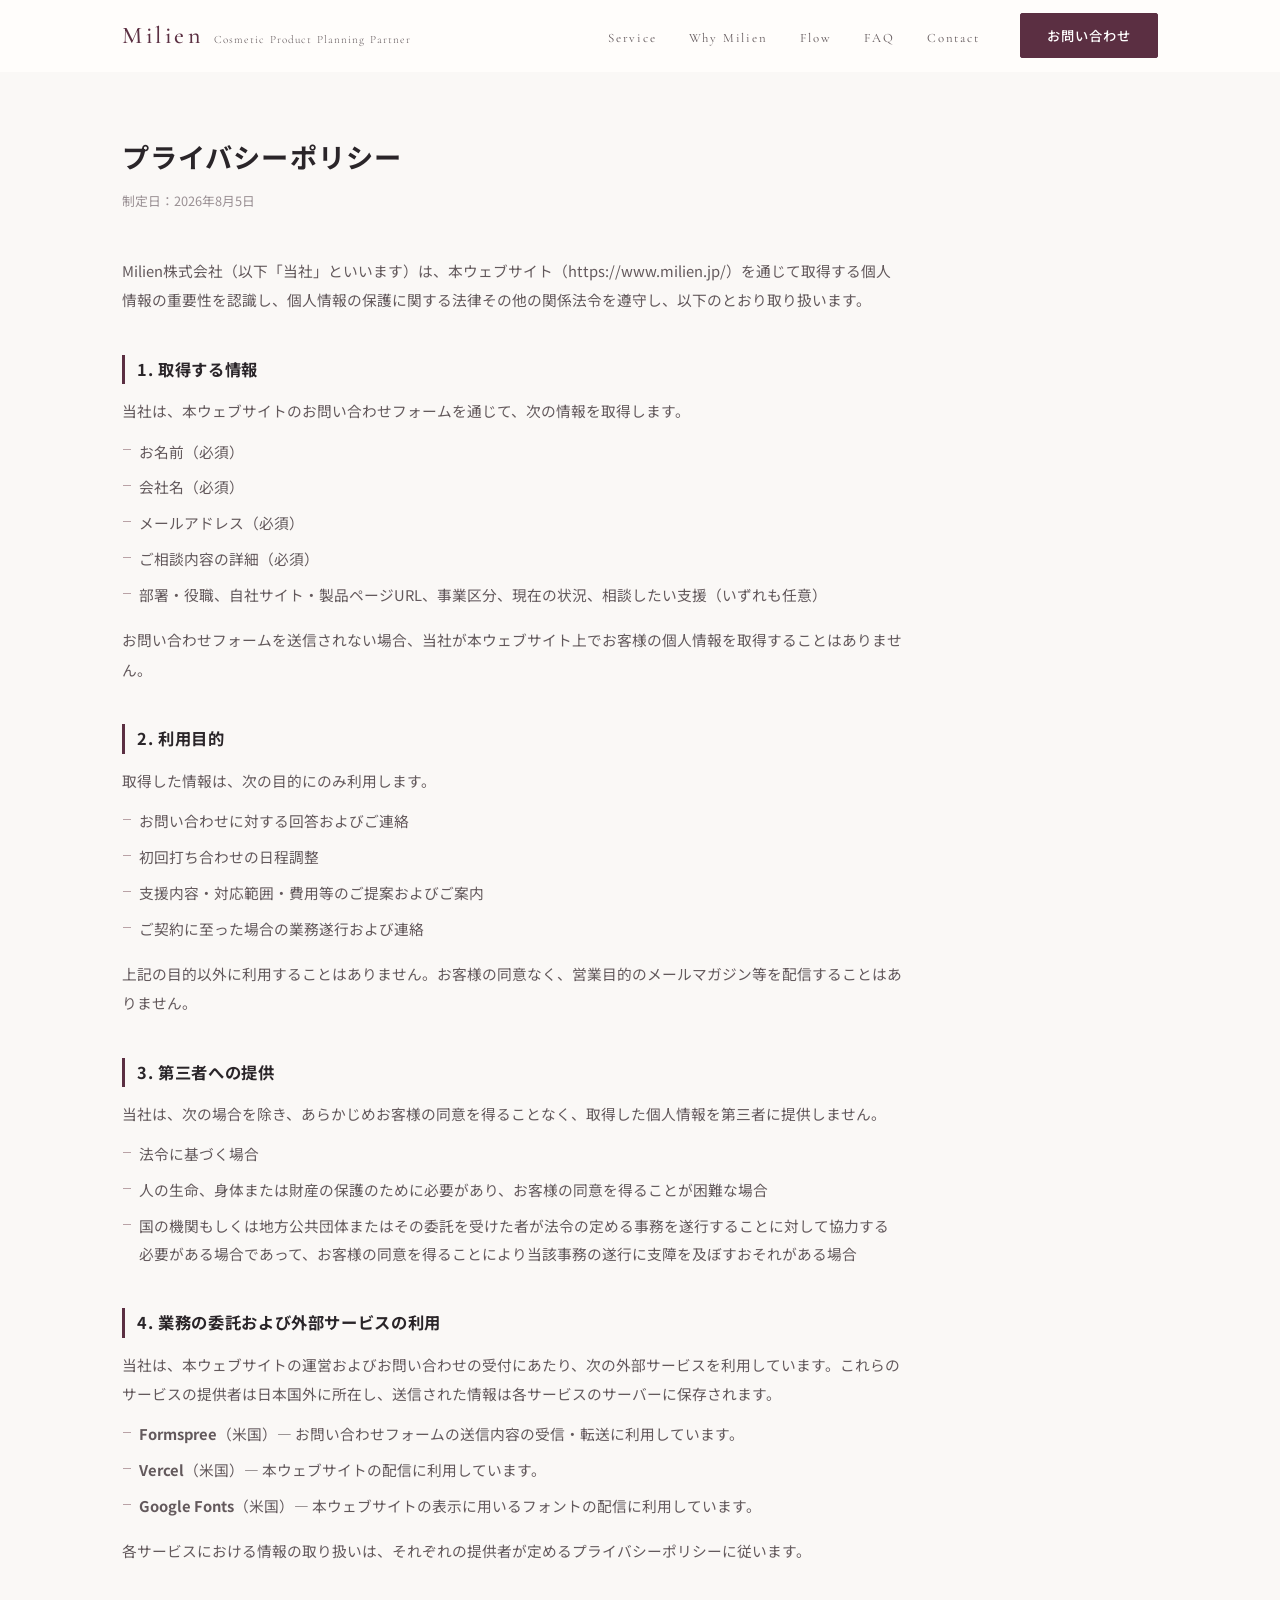
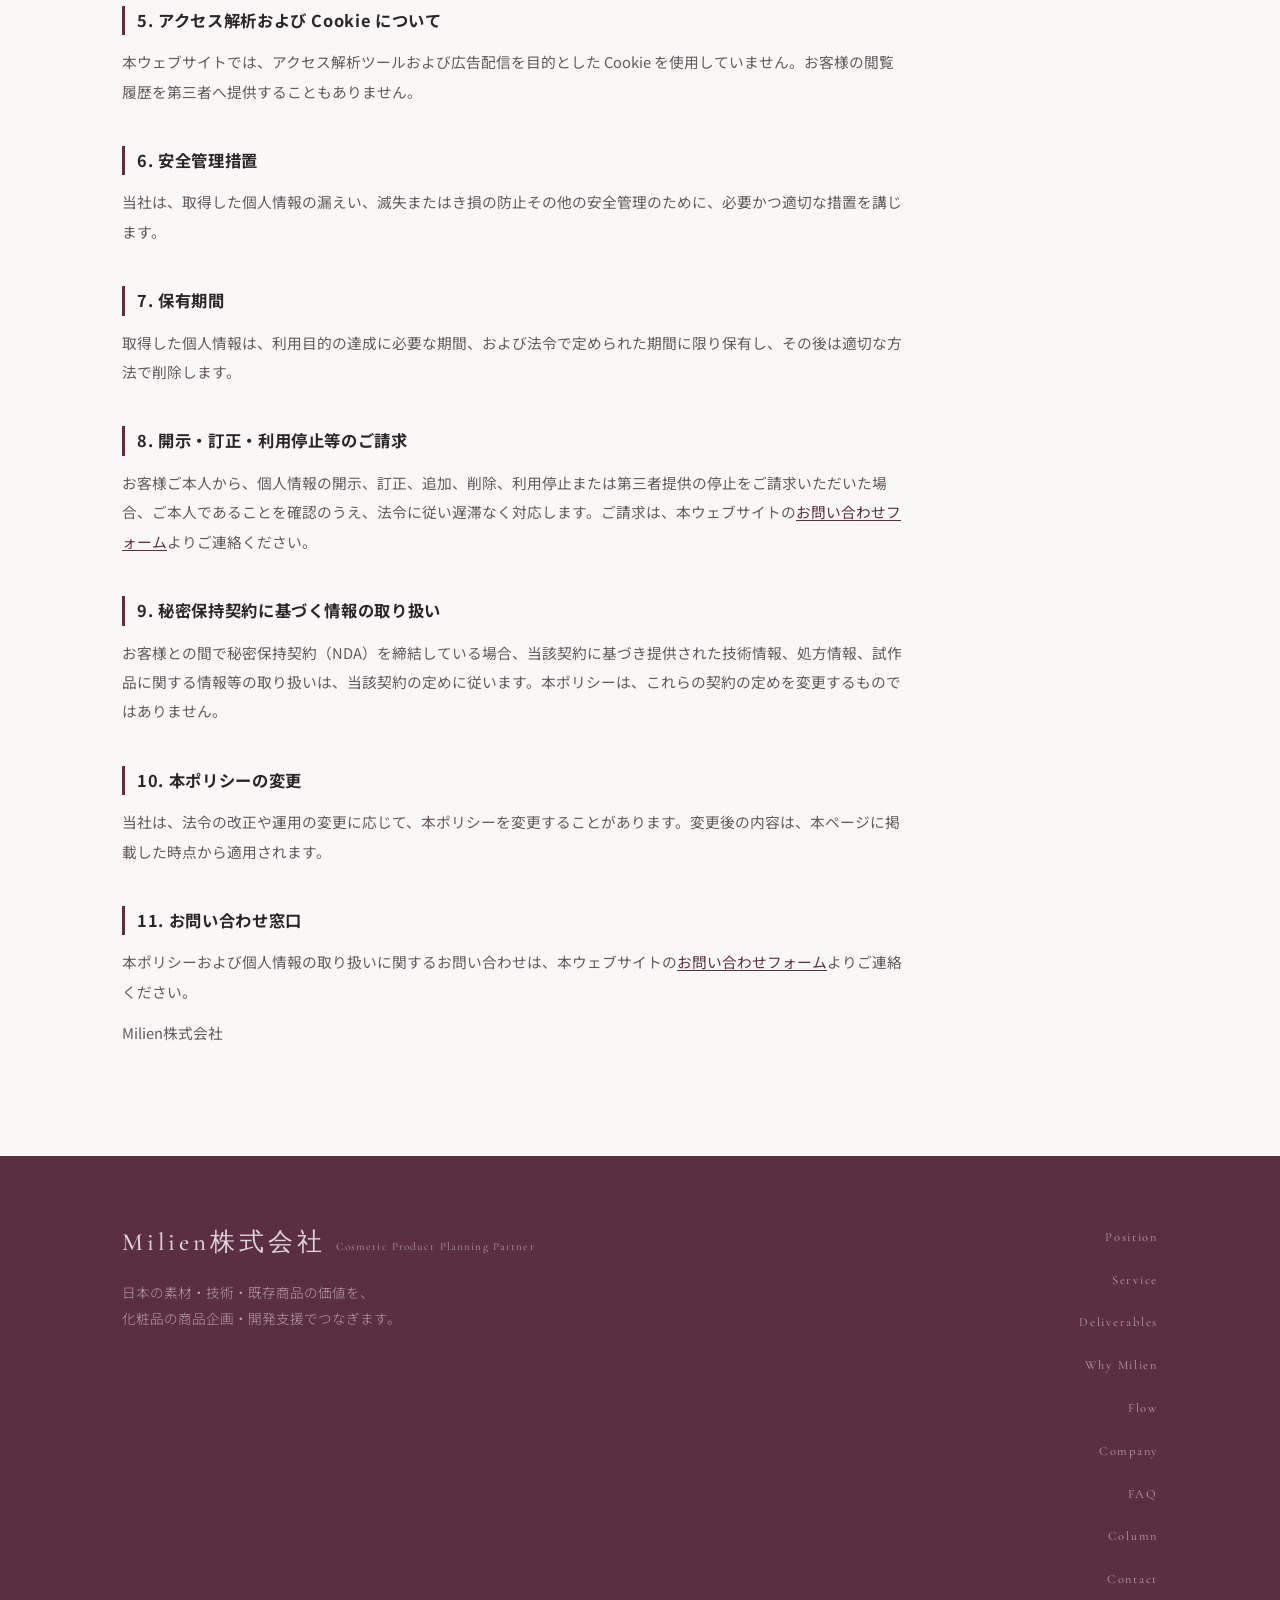
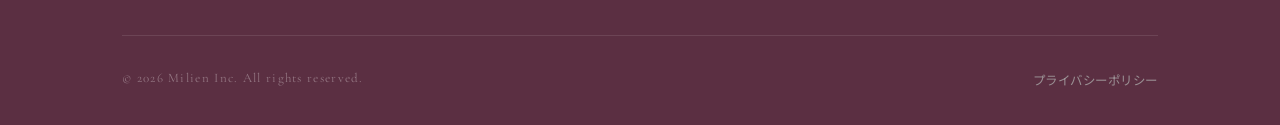
==== privacy/index.html @ eb90d158 "トップページを14→9セクションへ再構成し、配色をローズグレージュ×ディーププラムへ変更 情報設計 - ISSUE / OWN PRODUCT / TARGET / BEFORE-AFTER / FI" ====
<!DOCTYPE html>
<html lang="ja">
<head>
  <meta charset="UTF-8">
  <meta name="viewport" content="width=device-width, initial-scale=1.0">
  <title>プライバシーポリシー｜Milien株式会社</title>
  <meta name="description" content="Milien株式会社のプライバシーポリシー。お問い合わせフォームで取得する個人情報の利用目的、第三者提供、業務委託、開示等の請求方法について記載しています。">
  <meta name="robots" content="index, follow">
  <meta property="og:title" content="プライバシーポリシー｜Milien株式会社">
  <meta property="og:description" content="Milien株式会社のプライバシーポリシー。お問い合わせフォームで取得する個人情報の取り扱いについて記載しています。">
  <meta property="og:type" content="article">
  <meta property="og:url" content="https://www.milien.jp/privacy/">
  <meta property="og:site_name" content="Milien株式会社">
  <meta property="og:locale" content="ja_JP">
  <meta property="og:image" content="https://www.milien.jp/images/ogp.png">
  <meta property="og:image:width" content="1200">
  <meta property="og:image:height" content="630">
  <meta name="twitter:card" content="summary_large_image">
  <link rel="canonical" href="https://www.milien.jp/privacy/">
  <link rel="preconnect" href="https://fonts.googleapis.com">
  <link rel="preconnect" href="https://fonts.gstatic.com" crossorigin>
  <link href="https://fonts.googleapis.com/css2?family=Cormorant+Garamond:ital,wght@0,300;0,400;0,500;0,600;1,300;1,400&family=Noto+Sans+JP:wght@300;400;500;700&display=swap" rel="stylesheet" media="print" onload="this.media='all'">
  <noscript><link href="https://fonts.googleapis.com/css2?family=Cormorant+Garamond:ital,wght@0,300;0,400;0,500;0,600;1,300;1,400&family=Noto+Sans+JP:wght@300;400;500;700&display=swap" rel="stylesheet"></noscript>
  <link rel="stylesheet" href="../css/style.css?v=23">
</head>
<body>

  <!-- ===== HEADER ===== -->
  <header class="hdr" id="hdr">
    <div class="hdr__inner">
      <a href="/" class="hdr__logo">
        <span class="hdr__logo-en">Milien</span>
        <span class="hdr__logo-txt">Cosmetic Product Planning Partner</span>
      </a>
      <nav class="hdr__nav" id="hdrNav">
        <ul class="hdr__nav-list">
          <li><a href="/#service"  class="hdr__nav-link">Service</a></li>
          <li><a href="/#strength" class="hdr__nav-link">Why Milien</a></li>
          <li><a href="/#flow"     class="hdr__nav-link">Flow</a></li>
          <li><a href="/#faq"      class="hdr__nav-link">FAQ</a></li>
          <li><a href="/#contact"  class="hdr__nav-link">Contact</a></li>
        </ul>
      </nav>
      <a href="/#contact" class="btn btn--hdr">お問い合わせ</a>
      <button class="hdr__burger" id="burger" aria-label="メニューを開く">
        <span></span><span></span><span></span>
      </button>
    </div>
  </header>

  <main>
    <div class="legal">
      <div class="container">

        <div class="legal__hd">
          <h1 class="legal__ttl">プライバシーポリシー</h1>
          <p class="legal__meta">制定日：2026年8月5日</p>
        </div>

        <div class="legal__body">

          <p>Milien株式会社（以下「当社」といいます）は、本ウェブサイト（https://www.milien.jp/）を通じて取得する個人情報の重要性を認識し、個人情報の保護に関する法律その他の関係法令を遵守し、以下のとおり取り扱います。</p>

          <h2>1. 取得する情報</h2>
          <p>当社は、本ウェブサイトのお問い合わせフォームを通じて、次の情報を取得します。</p>
          <ul>
            <li>お名前（必須）</li>
            <li>会社名（必須）</li>
            <li>メールアドレス（必須）</li>
            <li>ご相談内容の詳細（必須）</li>
            <li>部署・役職、自社サイト・製品ページURL、事業区分、現在の状況、相談したい支援（いずれも任意）</li>
          </ul>
          <p>お問い合わせフォームを送信されない場合、当社が本ウェブサイト上でお客様の個人情報を取得することはありません。</p>

          <h2>2. 利用目的</h2>
          <p>取得した情報は、次の目的にのみ利用します。</p>
          <ul>
            <li>お問い合わせに対する回答およびご連絡</li>
            <li>初回打ち合わせの日程調整</li>
            <li>支援内容・対応範囲・費用等のご提案およびご案内</li>
            <li>ご契約に至った場合の業務遂行および連絡</li>
          </ul>
          <p>上記の目的以外に利用することはありません。お客様の同意なく、営業目的のメールマガジン等を配信することはありません。</p>

          <h2>3. 第三者への提供</h2>
          <p>当社は、次の場合を除き、あらかじめお客様の同意を得ることなく、取得した個人情報を第三者に提供しません。</p>
          <ul>
            <li>法令に基づく場合</li>
            <li>人の生命、身体または財産の保護のために必要があり、お客様の同意を得ることが困難な場合</li>
            <li>国の機関もしくは地方公共団体またはその委託を受けた者が法令の定める事務を遂行することに対して協力する必要がある場合であって、お客様の同意を得ることにより当該事務の遂行に支障を及ぼすおそれがある場合</li>
          </ul>

          <h2>4. 業務の委託および外部サービスの利用</h2>
          <p>当社は、本ウェブサイトの運営およびお問い合わせの受付にあたり、次の外部サービスを利用しています。これらのサービスの提供者は日本国外に所在し、送信された情報は各サービスのサーバーに保存されます。</p>
          <ul>
            <li><strong>Formspree</strong>（米国）— お問い合わせフォームの送信内容の受信・転送に利用しています。</li>
            <li><strong>Vercel</strong>（米国）— 本ウェブサイトの配信に利用しています。</li>
            <li><strong>Google Fonts</strong>（米国）— 本ウェブサイトの表示に用いるフォントの配信に利用しています。</li>
          </ul>
          <p>各サービスにおける情報の取り扱いは、それぞれの提供者が定めるプライバシーポリシーに従います。</p>

          <h2>5. アクセス解析および Cookie について</h2>
          <p>本ウェブサイトでは、アクセス解析ツールおよび広告配信を目的とした Cookie を使用していません。お客様の閲覧履歴を第三者へ提供することもありません。</p>

          <h2>6. 安全管理措置</h2>
          <p>当社は、取得した個人情報の漏えい、滅失またはき損の防止その他の安全管理のために、必要かつ適切な措置を講じます。</p>

          <h2>7. 保有期間</h2>
          <p>取得した個人情報は、利用目的の達成に必要な期間、および法令で定められた期間に限り保有し、その後は適切な方法で削除します。</p>

          <h2>8. 開示・訂正・利用停止等のご請求</h2>
          <p>お客様ご本人から、個人情報の開示、訂正、追加、削除、利用停止または第三者提供の停止をご請求いただいた場合、ご本人であることを確認のうえ、法令に従い遅滞なく対応します。ご請求は、本ウェブサイトの<a href="/#contact">お問い合わせフォーム</a>よりご連絡ください。</p>

          <h2>9. 秘密保持契約に基づく情報の取り扱い</h2>
          <p>お客様との間で秘密保持契約（NDA）を締結している場合、当該契約に基づき提供された技術情報、処方情報、試作品に関する情報等の取り扱いは、当該契約の定めに従います。本ポリシーは、これらの契約の定めを変更するものではありません。</p>

          <h2>10. 本ポリシーの変更</h2>
          <p>当社は、法令の改正や運用の変更に応じて、本ポリシーを変更することがあります。変更後の内容は、本ページに掲載した時点から適用されます。</p>

          <h2>11. お問い合わせ窓口</h2>
          <p>本ポリシーおよび個人情報の取り扱いに関するお問い合わせは、本ウェブサイトの<a href="/#contact">お問い合わせフォーム</a>よりご連絡ください。</p>
          <p>Milien株式会社</p>

        </div>
      </div>
    </div>
  </main>

  <!-- ===== FOOTER ===== -->
  <footer class="ftr">
    <div class="container">
      <div class="ftr__inner">
        <div class="ftr__brand">
          <p class="ftr__logo">
            <span class="ftr__logo-en">Milien株式会社</span>
            <span class="ftr__logo-txt">Cosmetic Product Planning Partner</span>
          </p>
          <p class="ftr__desc">日本の素材・技術・既存商品の価値を、<br>化粧品の商品企画・開発支援でつなぎます。</p>
        </div>
        <nav class="ftr__nav">
          <ul>
            <li><a href="/#position">Position</a></li>
            <li><a href="/#service">Service</a></li>
            <li><a href="/#deliverables">Deliverables</a></li>
            <li><a href="/#strength">Why Milien</a></li>
            <li><a href="/#flow">Flow</a></li>
            <li><a href="/#company">Company</a></li>
            <li><a href="/#faq">FAQ</a></li>
            <li><a href="/#column">Column</a></li>
            <li><a href="/#contact">Contact</a></li>
          </ul>
        </nav>
      </div>
      <div class="ftr__btm">
        <p class="ftr__copy">&copy; 2026 Milien Inc. All rights reserved.</p>
        <ul class="ftr__legal">
          <li><a href="/privacy/">プライバシーポリシー</a></li>
        </ul>
      </div>
    </div>
  </footer>

  <script src="../js/main.js?v=14"></script>
</body>
</html>
---- css/style.css ----
/* ============================================
   BASE & RESET
   ============================================ */
*, *::before, *::after {
  box-sizing: border-box;
  margin: 0;
  padding: 0;
}

:root {
  /* ── ローズグレージュ × ディーププラム（2026-08 リニューアル） ── */
  --color-base:    #FAF8F6;  /* ベース */
  --color-base-2:  #F2EFEC;  /* サブ背景 */
  --color-base-3:  #E9E5E1;  /* サブ背景（濃） */
  --color-main:    #B9A2A6;  /* ローズグレージュ */
  --color-main-dk: #9E858A;
  --color-accent:  #5B2F42;  /* ディーププラム */
  --color-accent2: #43222F;  /* ディーププラム（濃） */
  --color-sub:     #DED5D6;
  --color-gold:    #A08A8E;  /* セクションラベル等 */
  --color-gold-lt: #C9B8BB;
  --color-text:    #2A2529;  /* 本文 */
  --color-text-md: #63595C;
  --color-text-lt: #9A9094;
  --color-white:   #ffffff;
  --color-border:  #E2DCD9;  /* 罫線 */

  --font-en: 'Cormorant Garamond', Georgia, serif;
  --font-jp: 'Noto Sans JP', sans-serif;

  --max-w: 1100px;
  --gap-section: 88px;
  --hdr-h: 72px;
}

html { scroll-behavior: smooth; }

body {
  font-family: var(--font-jp);
  color: var(--color-text);
  background: var(--color-base);
  line-height: 1.8;
  -webkit-font-smoothing: antialiased;
}

img { max-width: 100%; display: block; }
a { text-decoration: none; color: inherit; transition: opacity .2s; }
a:hover { opacity: .75; }
ul { list-style: none; }
button { cursor: pointer; font-family: var(--font-jp); border: none; background: none; }

.container {
  width: 100%;
  max-width: var(--max-w);
  margin: 0 auto;
  padding: 0 32px;
}

/* ============================================
   ANIMATIONS
   ============================================ */
@keyframes fadeUp {
  from { opacity: 0; transform: translateY(28px); }
  to   { opacity: 1; transform: translateY(0); }
}
@keyframes fadeIn {
  from { opacity: 0; }
  to   { opacity: 1; }
}
@keyframes lineGrow {
  from { transform: scaleY(0); }
  to   { transform: scaleY(1); }
}
@keyframes shimmer {
  0%   { background-position: -200% center; }
  100% { background-position: 200% center; }
}
@keyframes scrollPulse {
  0%, 100% { transform: scaleY(0); transform-origin: top; opacity: 1; }
  50%       { transform: scaleY(1); transform-origin: top; opacity: 1; }
  51%       { transform: scaleY(1); transform-origin: bottom; }
  100%      { transform: scaleY(0); transform-origin: bottom; }
}

/* Fade-in via IntersectionObserver — start invisible */
.reveal {
  opacity: 0;
  transform: translateY(30px);
  transition: opacity .75s cubic-bezier(.22,1,.36,1),
              transform .75s cubic-bezier(.22,1,.36,1);
}
.reveal.in { opacity: 1; transform: none; }
.reveal.d1 { transition-delay: .12s; }
.reveal.d2 { transition-delay: .24s; }
.reveal.d3 { transition-delay: .36s; }
.reveal.d4 { transition-delay: .50s; }

/* Hero — visible immediately, JS adds subtle stagger after load */
.hero-anim { opacity: 1; transform: none; }

/* ============================================
   BUTTONS
   ============================================ */
.btn {
  display: inline-flex;
  align-items: center;
  justify-content: center;
  gap: 8px;
  padding: 15px 36px;
  border-radius: 2px;
  font-family: var(--font-jp);
  font-size: .9rem;
  font-weight: 500;
  letter-spacing: .08em;
  transition: all .28s ease;
  white-space: nowrap;
  position: relative;
  overflow: hidden;
}
/* CTA はディーププラムの単色（グラデーション廃止） */
.btn--primary {
  background: var(--color-accent);
  color: var(--color-white);
  border: 1.5px solid var(--color-accent);
}
.btn--primary:hover {
  background: var(--color-accent2);
  border-color: var(--color-accent2);
  opacity: 1;
  transform: translateY(-2px);
  box-shadow: 0 6px 20px rgba(91,47,66,.22);
}
.btn--outline {
  background: transparent;
  color: var(--color-accent);
  border: 1.5px solid var(--color-accent);
}
.btn--outline:hover {
  background: var(--color-accent);
  color: var(--color-white);
  opacity: 1;
  transform: translateY(-2px);
  box-shadow: 0 6px 20px rgba(91,47,66,.16);
}
.btn--hdr {
  background: var(--color-accent);
  color: var(--color-white);
  border: 1.5px solid var(--color-accent);
  padding: 10px 26px;
  font-size: .83rem;
}
.btn--hdr:hover {
  background: var(--color-accent2);
  border-color: var(--color-accent2);
  opacity: 1;
  transform: translateY(-1px);
  box-shadow: 0 4px 14px rgba(91,47,66,.24);
}
.btn--full { width: 100%; }
.btn--lg { padding: 18px 44px; font-size: 1rem; }

/* ============================================
   SECTION COMMONS
   ============================================ */
.section { padding: var(--gap-section) 0; }

.sec-hd {
  text-align: center;
  margin-bottom: 72px;
}
.sec-label {
  display: inline-block;
  font-family: var(--font-en);
  font-size: .8rem;
  font-weight: 400;
  letter-spacing: .3em;
  color: var(--color-gold);
  text-transform: uppercase;
  margin-bottom: 16px;
  position: relative;
}
.sec-label::before,
.sec-label::after {
  content: '';
  position: absolute;
  top: 50%;
  width: 24px;
  height: 1px;
  background: var(--color-gold);
  opacity: .5;
}
.sec-label::before { right: calc(100% + 10px); }
.sec-label::after  { left:  calc(100% + 10px); }

.sec-title {
  font-family: var(--font-jp);
  font-size: 1.8rem;
  font-weight: 700;
  line-height: 1.55;
  color: var(--color-text);
  letter-spacing: .04em;
}
.sec-title-en {
  font-family: var(--font-en);
  font-size: 2.8rem;
  font-weight: 400;
  letter-spacing: .12em;
  color: var(--color-text);
}

/* ============================================
   HEADER
   ============================================ */
.hdr {
  position: fixed;
  top: 0; left: 0; width: 100%;
  z-index: 1000;
  height: var(--hdr-h);
  background: rgba(255,253,251,.96);
  backdrop-filter: blur(16px);
  -webkit-backdrop-filter: blur(16px);
  border-bottom: 1px solid transparent;
  transition: border-color .3s, box-shadow .3s;
}
.hdr.scrolled {
  border-color: var(--color-border);
  box-shadow: 0 4px 32px rgba(92,68,56,.07);
}
.hdr__inner {
  max-width: var(--max-w);
  margin: 0 auto;
  padding: 0 32px;
  height: 100%;
  display: flex;
  align-items: center;
  gap: 40px;
}
.hdr__logo {
  display: flex;
  align-items: baseline;
  gap: 10px;
  flex-shrink: 0;
}
.hdr__logo-en {
  font-family: var(--font-en);
  font-size: 1.5rem;
  font-weight: 500;
  color: var(--color-accent);
  letter-spacing: .15em;
}
.hdr__logo-txt {
  font-family: var(--font-en);
  font-size: .7rem;
  color: var(--color-text-md);
  letter-spacing: .1em;
  font-weight: 300;
}
.hdr__nav { margin-left: auto; }
.hdr__nav-list {
  display: flex;
  align-items: center;
  gap: 32px;
}
.hdr__nav-link {
  font-family: var(--font-en);
  font-size: .8rem;
  letter-spacing: .14em;
  color: var(--color-text-md);
  font-weight: 400;
  position: relative;
  transition: color .2s;
}
.hdr__nav-link::after {
  content: '';
  position: absolute;
  bottom: -4px; left: 0;
  width: 0; height: 1px;
  background: var(--color-gold);
  transition: width .28s ease;
}
.hdr__nav-link:hover,
.hdr__nav-link.active { color: var(--color-accent); opacity: 1; }
.hdr__nav-link:hover::after,
.hdr__nav-link.active::after { width: 100%; }

.hdr__burger {
  display: none;
  flex-direction: column;
  gap: 5px;
  padding: 4px;
  margin-left: auto;
}
.hdr__burger span {
  display: block;
  width: 22px; height: 1.5px;
  background: var(--color-accent);
  transition: all .3s;
  transform-origin: center;
}
.hdr__burger.open span:nth-child(1) { transform: translateY(6.5px) rotate(45deg); }
.hdr__burger.open span:nth-child(2) { opacity: 0; }
.hdr__burger.open span:nth-child(3) { transform: translateY(-6.5px) rotate(-45deg); }

/* ============================================
   HERO
   ============================================ */
.hero {
  min-height: 100vh;
  padding-top: calc(var(--hdr-h) + 72px);
  padding-bottom: 100px;
  position: relative;
  overflow: hidden;
  background:
    radial-gradient(ellipse 70% 60% at 80% 20%, rgba(185,162,166,.12) 0%, transparent 70%),
    radial-gradient(ellipse 50% 40% at 10% 80%, rgba(91,47,66,.05) 0%, transparent 70%),
    linear-gradient(160deg, #FAF8F6 0%, #F5F2EF 50%, #EFEAE6 100%);
}

/* decorative geometric */
.hero::before {
  content: '';
  position: absolute;
  top: 80px; right: -60px;
  width: 420px; height: 420px;
  border-radius: 50%;
  border: 1px solid rgba(216,167,183,.18);
  pointer-events: none;
}
.hero::after {
  content: '';
  position: absolute;
  top: 130px; right: -10px;
  width: 300px; height: 300px;
  border-radius: 50%;
  border: 1px solid rgba(157,138,179,.15);
  pointer-events: none;
}

/* accent line left */
.hero__deco-line {
  position: absolute;
  left: 0; top: 0; bottom: 0;
  width: 3px;
  background: linear-gradient(to bottom, transparent, var(--color-main) 20%, var(--color-accent) 60%, transparent);
  opacity: .4;
}

.hero__inner {
  max-width: var(--max-w);
  margin: 0 auto;
  padding: 0 32px;
  display: grid;
  grid-template-columns: 1.1fr 0.9fr;
  gap: 64px;
  align-items: center;
}

.hero__label {
  display: inline-flex;
  align-items: center;
  gap: 10px;
  font-size: .75rem;
  font-weight: 500;
  letter-spacing: .16em;
  color: var(--color-gold);
  margin-bottom: 32px;
}
.hero__label::before {
  content: '';
  display: block;
  width: 28px; height: 1px;
  background: var(--color-gold);
}

.hero__title {
  font-family: var(--font-jp);
  font-size: 2.3rem;
  font-weight: 700;
  line-height: 1.28;
  letter-spacing: .04em;
  color: var(--color-text);
  margin-bottom: 32px;
  position: relative;
}
.hero__title-accent {
  color: var(--color-main);
}
.hero__title-under {
  position: relative;
  display: inline-block;
}
.hero__title-under::after {
  content: '';
  position: absolute;
  bottom: 2px; left: 0; right: 0;
  height: 3px;
  background: linear-gradient(90deg, var(--color-main), var(--color-gold));
  border-radius: 2px;
  opacity: .6;
}

.hero__sub {
  font-size: .95rem;
  line-height: 2;
  color: var(--color-text-md);
  margin-bottom: 44px;
  font-weight: 300;
  padding-left: 16px;
  border-left: 2px solid var(--color-sub);
}

.hero__cta {
  display: flex;
  gap: 16px;
  margin-bottom: 60px;
  flex-wrap: wrap;
}

/* scroll indicator */
.hero__scroll {
  position: absolute;
  bottom: 36px; left: 50%;
  transform: translateX(-50%);
  display: flex;
  flex-direction: column;
  align-items: center;
  gap: 8px;
  color: var(--color-text-lt);
  font-family: var(--font-en);
  font-size: .65rem;
  letter-spacing: .2em;
  text-transform: uppercase;
}
.hero__scroll-line {
  width: 1px; height: 44px;
  background: linear-gradient(to bottom, var(--color-text-lt), transparent);
  animation: scrollPulse 2s ease-in-out infinite;
  transform-origin: top;
}

/* ---- Hero Visual Cards ---- */
.hero__visual {
  position: relative;
  height: 500px;
  perspective: 800px;
}

.hvc {
  position: absolute;
  background: var(--color-white);
  border-radius: 8px;
  box-shadow:
    0 2px 8px rgba(92,68,56,.07),
    0 12px 48px rgba(92,68,56,.12);
  border: 1px solid rgba(226,213,206,.8);
}

/* formula card */
.hvc--formula {
  top: 0; left: 0;
  width: 268px;
  padding: 26px;
  animation: fadeUp .9s .4s both;
}
.hvc__badge {
  display: inline-block;
  font-family: var(--font-en);
  font-size: .63rem;
  letter-spacing: .2em;
  color: var(--color-gold);
  text-transform: uppercase;
  border-bottom: 1px solid rgba(184,155,106,.35);
  padding-bottom: 10px;
  margin-bottom: 18px;
  width: 100%;
}
.hvc__row {
  display: flex;
  align-items: center;
  gap: 10px;
  margin-bottom: 12px;
}
.hvc__row:last-child { margin-bottom: 0; }
.hvc__ing {
  font-size: .66rem;
  color: var(--color-text-md);
  width: 88px;
  flex-shrink: 0;
  letter-spacing: .04em;
}
.hvc__bar {
  flex: 1; height: 5px;
  background: var(--color-base-3);
  border-radius: 3px;
  overflow: hidden;
}
.hvc__bar span {
  display: block;
  height: 100%;
  border-radius: 3px;
  background: linear-gradient(90deg, var(--color-main), var(--color-accent));
}
.hvc__pct {
  font-family: var(--font-en);
  font-size: .62rem;
  letter-spacing: .06em;
  color: var(--color-accent);
  width: 34px;
  text-align: right;
}

/* bottle card */
.hvc--bottle {
  top: 48px; right: 16px;
  padding: 32px 28px 28px;
  animation: fadeUp .9s .55s both;
}
.bottle {
  display: flex;
  flex-direction: column;
  align-items: center;
  gap: 0;
}
.bottle__pump {
  width: 12px; height: 30px;
  background: linear-gradient(180deg, var(--color-accent), var(--color-accent2));
  border-radius: 6px 6px 0 0;
  margin-bottom: -1px;
}
.bottle__neck {
  width: 24px; height: 12px;
  background: linear-gradient(180deg, #D4BCC8, #C0A8B8);
  border-radius: 2px 2px 0 0;
}
.bottle__body {
  width: 72px; height: 130px;
  background: linear-gradient(160deg, #FBF4F8 0%, #F0DDE8 45%, #E8D0DC 100%);
  border-radius: 4px 4px 10px 10px;
  border: 1px solid rgba(232,213,222,.9);
  display: flex;
  align-items: center;
  justify-content: center;
  position: relative;
  overflow: hidden;
}
.bottle__body::before {
  content: '';
  position: absolute;
  top: 0; left: 12px;
  width: 8px; bottom: 0;
  background: rgba(255,255,255,.25);
  border-radius: 0 0 4px 4px;
}
.bottle__lbl {
  display: flex;
  flex-direction: column;
  align-items: center;
  gap: 3px;
}
.bottle__brand {
  font-family: var(--font-en);
  font-size: .85rem;
  font-weight: 500;
  letter-spacing: .2em;
  color: var(--color-accent);
}
.bottle__name {
  font-family: var(--font-en);
  font-size: .58rem;
  letter-spacing: .15em;
  color: var(--color-text-lt);
  font-weight: 300;
  text-transform: uppercase;
}

/* SNS card */
.hvc--sns {
  bottom: 32px; left: 28px;
  width: 230px;
  padding: 18px;
  animation: fadeUp .9s .7s both;
}
.sns__hd {
  display: flex;
  align-items: center;
  gap: 10px;
  margin-bottom: 12px;
}
.sns__av {
  width: 34px; height: 34px;
  border-radius: 50%;
  background: linear-gradient(135deg, var(--color-main) 0%, var(--color-accent) 100%);
  border: 2px solid rgba(255,255,255,.8);
  flex-shrink: 0;
}
.sns__info span {
  display: block;
}
.sns__info span:first-child {
  font-size: .72rem;
  font-weight: 700;
  color: var(--color-text);
}
.sns__info span:last-child {
  font-size: .6rem;
  color: var(--color-text-lt);
}
.sns__img {
  height: 88px;
  border-radius: 4px;
  background: linear-gradient(135deg, var(--color-sub) 0%, #DFC0CC 40%, #E8D5E4 100%);
  margin-bottom: 10px;
  position: relative;
  overflow: hidden;
}
.sns__img::after {
  content: '';
  position: absolute; inset: 0;
  background: repeating-linear-gradient(
    -45deg,
    transparent 0, transparent 9px,
    rgba(255,255,255,.12) 9px, rgba(255,255,255,.12) 18px
  );
}
.sns__img-overlay {
  position: absolute;
  bottom: 8px; right: 8px;
  background: rgba(92,68,56,.6);
  color: #fff;
  font-size: .58rem;
  padding: 3px 8px;
  border-radius: 10px;
  letter-spacing: .06em;
  z-index: 1;
}
.sns__stats {
  display: flex;
  justify-content: space-between;
}
.sns__stats span {
  font-size: .6rem;
  color: var(--color-text-md);
}

/* concept tag card */
.hvc--tag {
  top: 200px; right: -10px;
  padding: 18px 22px;
  animation: fadeUp .9s .85s both;
}
.concept-tags {
  display: flex;
  flex-direction: column;
  gap: 8px;
}
.concept-tag {
  display: flex;
  align-items: center;
  gap: 8px;
  font-size: .7rem;
  color: var(--color-text-md);
}
.concept-tag__dot {
  width: 8px; height: 8px;
  border-radius: 50%;
  flex-shrink: 0;
}
.concept-tag__dot--rose { background: var(--color-main); }
.concept-tag__dot--gold { background: var(--color-gold); }
.concept-tag__dot--brown { background: var(--color-accent); }

/* ============================================
   HOOK（課題提起）
   ============================================ */
.hook {
  background: linear-gradient(180deg, var(--color-base-2) 0%, var(--color-base) 100%);
  padding: 96px 0;
  text-align: center;
  position: relative;
}
.hook::before {
  content: '';
  position: absolute;
  top: 0; left: 50%;
  transform: translateX(-50%);
  width: 1px; height: 48px;
  background: linear-gradient(180deg, var(--color-main), transparent);
}
.hook__title {
  font-size: 1.7rem;
  font-weight: 700;
  line-height: 1.8;
  letter-spacing: .05em;
  color: var(--color-text);
  margin-bottom: 28px;
}
.hook__em {
  background: linear-gradient(transparent 62%, var(--color-sub) 62%);
  padding: 0 2px;
}
.hook__desc {
  font-size: .98rem;
  line-height: 2.2;
  color: var(--color-text-md);
  letter-spacing: .04em;
}

/* ============================================
   PROBLEM
   ============================================ */
.prob {
  background:
    linear-gradient(180deg, var(--color-base-2) 0%, var(--color-base-3) 100%);
  position: relative;
}
.prob::before {
  content: '';
  position: absolute;
  top: 0; left: 0; right: 0;
  height: 1px;
  background: linear-gradient(90deg, transparent, var(--color-border), transparent);
}

.prob__grid {
  display: grid;
  grid-template-columns: repeat(2, 1fr);
  gap: 20px;
  max-width: 860px;
  margin: 0 auto 56px;
}
.prob__card {
  background: var(--color-white);
  border: 1px solid var(--color-border);
  border-radius: 6px;
  padding: 28px 24px;
  display: flex;
  align-items: flex-start;
  gap: 16px;
  transition: box-shadow .3s, transform .3s, border-color .3s;
}
.prob__card:hover {
  box-shadow: 0 8px 36px rgba(92,68,56,.1);
  transform: translateY(-3px);
  border-color: rgba(201,143,143,.35);
}
.prob__num {
  font-family: var(--font-en);
  font-size: .85rem;
  font-weight: 300;
  color: var(--color-main);
  letter-spacing: .08em;
  flex-shrink: 0;
  min-width: 24px;
  padding-top: .15em;
}
.prob__card p {
  font-size: .87rem;
  line-height: 1.75;
  color: var(--color-text);
}

.prob__close {
  background: linear-gradient(135deg, var(--color-accent) 0%, var(--color-accent2) 100%);
  border-radius: 6px;
  padding: 44px 48px;
  text-align: center;
  position: relative;
  overflow: hidden;
}
.prob__close::before {
  content: '';
  position: absolute;
  top: -60px; right: -60px;
  width: 200px; height: 200px;
  border-radius: 50%;
  background: rgba(255,255,255,.06);
}
.prob__close::after {
  content: '';
  position: absolute;
  bottom: -40px; left: -40px;
  width: 140px; height: 140px;
  border-radius: 50%;
  background: rgba(216,167,183,.12);
}
.prob__close p {
  color: rgba(255,253,251,.9);
  font-size: 1.08rem;
  line-height: 1.85;
  letter-spacing: .04em;
  position: relative;
  z-index: 1;
}
.prob__close strong {
  color: var(--color-sub);
  font-weight: 700;
}

/* ============================================
   SUPPORT AREAS
   ============================================ */
.supp {
  background: var(--color-base);
}
.supp__grid {
  display: grid;
  grid-template-columns: repeat(3, 1fr);
  gap: 28px;
}
.supp__card {
  background: var(--color-white);
  border: 1px solid var(--color-border);
  border-radius: 8px;
  padding: 44px 36px;
  position: relative;
  overflow: hidden;
  transition: box-shadow .35s, transform .35s;
}
.supp__card::before {
  content: '';
  position: absolute;
  top: 0; left: 0; right: 0;
  height: 4px;
  background: linear-gradient(90deg, var(--color-main), var(--color-gold));
  transform: scaleX(0);
  transform-origin: left;
  transition: transform .45s ease;
}
.supp__card:hover::before { transform: scaleX(1); }
.supp__card:hover {
  box-shadow: 0 16px 56px rgba(92,68,56,.12);
  transform: translateY(-6px);
}
.supp__num {
  font-family: var(--font-en);
  font-size: 3.2rem;
  font-weight: 300;
  color: var(--color-base-3);
  letter-spacing: .06em;
  line-height: 1;
  margin-bottom: 16px;
  transition: color .3s;
}
.supp__card:hover .supp__num { color: var(--color-sub); }
.supp__ttl {
  font-size: 1.02rem;
  font-weight: 700;
  color: var(--color-text);
  margin-bottom: 4px;
  letter-spacing: .04em;
}
.supp__sub {
  font-family: var(--font-en);
  font-size: .7rem;
  color: var(--color-gold);
  letter-spacing: .18em;
  margin-bottom: 28px;
  font-weight: 400;
  text-transform: uppercase;
}
.supp__list {
  display: flex;
  flex-direction: column;
  gap: 10px;
}
.supp__list li {
  font-size: .85rem;
  color: var(--color-text-md);
  line-height: 1.55;
  padding-left: 16px;
  position: relative;
}
.supp__list li::before {
  content: '';
  position: absolute;
  left: 0; top: .68em;
  width: 6px; height: 1px;
  background: var(--color-main);
}

/* ============================================
   STRENGTH
   ============================================ */
.str {
  background:
    radial-gradient(ellipse 80% 60% at 50% 0%, rgba(157,138,179,.08) 0%, transparent 70%),
    var(--color-base-2);
}
.str__grid {
  display: grid;
  grid-template-columns: repeat(3, 1fr);
  gap: 28px;
  margin-bottom: 56px;
}
.str__card {
  background: var(--color-white);
  border: 1px solid var(--color-border);
  border-radius: 8px;
  padding: 44px 32px;
  text-align: center;
  transition: box-shadow .3s, transform .3s;
}
.str__card:hover {
  box-shadow: 0 12px 48px rgba(92,68,56,.1);
  transform: translateY(-4px);
}
.str__icon {
  width: 60px; height: 60px;
  margin: 0 auto 24px;
  background: var(--color-base-2);
  border-radius: 50%;
  border: 1px solid var(--color-border);
  display: flex;
  align-items: center;
  justify-content: center;
  color: var(--color-main);
}
.str__icon svg { width: 28px; height: 28px; }
.str__num {
  font-family: var(--font-en);
  font-size: .72rem;
  letter-spacing: .2em;
  color: var(--color-gold);
  margin-bottom: 12px;
  display: block;
}
.str__ttl {
  font-size: 1rem;
  font-weight: 700;
  line-height: 1.55;
  color: var(--color-text);
  margin-bottom: 16px;
  letter-spacing: .04em;
}
.str__desc {
  font-size: .84rem;
  line-height: 1.85;
  color: var(--color-text-md);
  font-weight: 300;
}
.str__note {
  text-align: center;
  padding: 40px 56px;
  background: var(--color-white);
  border: 1px solid var(--color-border);
  border-radius: 6px;
  position: relative;
  overflow: hidden;
}
.str__note::before {
  content: '';
  position: absolute;
  top: 0; left: 0; right: 0;
  height: 3px;
  background: linear-gradient(90deg, var(--color-main), var(--color-gold), var(--color-main));
}
.str__note p {
  font-size: .96rem;
  line-height: 1.9;
  color: var(--color-text-md);
}
.str__note strong { color: var(--color-accent); font-weight: 700; }

/* ============================================
   SERVICE
   ============================================ */
.svc {
  background: var(--color-base);
}
.svc__lead {
  text-align: center;
  font-size: .95rem;
  line-height: 2.1;
  color: var(--color-text-md);
  letter-spacing: .03em;
  margin: -20px 0 52px;
}
.svc__cta {
  text-align: center;
  margin-top: 44px;
}
.svc__grid {
  display: grid;
  grid-template-columns: repeat(2, 1fr);
  gap: 32px;
  margin-bottom: 44px;
}
.svc__card {
  background: var(--color-white);
  border: 1px solid var(--color-border);
  border-radius: 8px;
  padding: 44px 40px;
  display: flex;
  flex-direction: column;
  gap: 16px;
  position: relative;
  overflow: hidden;
  transition: box-shadow .35s;
}
.svc__card::after {
  content: '';
  position: absolute;
  bottom: 0; right: 0;
  width: 120px; height: 120px;
  border-radius: 50%;
  background: radial-gradient(circle, rgba(201,143,143,.06) 0%, transparent 70%);
  transform: translate(40%, 40%);
}
.svc__card:hover {
  box-shadow: 0 16px 64px rgba(92,68,56,.12);
}
.svc__card--hi {
  background: linear-gradient(155deg, #FDF7F4 0%, var(--color-white) 60%);
  border-color: rgba(201,143,143,.28);
}
.svc__card--hi::before {
  content: '';
  position: absolute;
  top: 0; left: 0;
  width: 4px; bottom: 0;
  background: linear-gradient(180deg, var(--color-main), var(--color-gold));
  border-radius: 8px 0 0 8px;
}
.svc__plan {
  font-family: var(--font-en);
  font-size: .75rem;
  letter-spacing: .22em;
  color: var(--color-gold);
  text-transform: uppercase;
  font-weight: 400;
}
.svc__ttl {
  font-size: 1.18rem;
  font-weight: 700;
  line-height: 1.5;
  color: var(--color-text);
  letter-spacing: .03em;
}
.svc__desc {
  font-size: .88rem;
  line-height: 1.95;
  color: var(--color-text-md);
  font-weight: 300;
  letter-spacing: .02em;
}
.svc__close {
  text-align: center;
  max-width: 680px;
  margin: 8px auto 0;
  font-size: .92rem;
  line-height: 2.05;
  color: var(--color-text);
  letter-spacing: .03em;
}

/* ============================================
   ACCORDION（Service / Flow 共通）
   ============================================ */
.acc {
  max-width: 820px;
  margin: 0 auto 44px;
  display: flex;
  flex-direction: column;
  gap: 14px;
}
.acc__item {
  background: var(--color-white);
  border: 1px solid var(--color-border);
  border-radius: 10px;
  overflow: hidden;
  transition: box-shadow .3s, border-color .3s;
}
.acc__item.open {
  border-color: rgba(201,143,143,.32);
  box-shadow: 0 12px 40px rgba(92,68,56,.08);
}
.acc__head {
  width: 100%;
  display: flex;
  align-items: center;
  gap: 18px;
  padding: 22px 26px;
  text-align: left;
  background: transparent;
  transition: background .2s;
}
.acc__head:hover { background: var(--color-base-2); }
.acc__num {
  font-family: var(--font-en);
  font-size: .85rem;
  font-weight: 500;
  letter-spacing: .18em;
  color: var(--color-gold);
  flex-shrink: 0;
}
.acc__titles {
  flex: 1;
  display: flex;
  flex-direction: column;
  gap: 4px;
  min-width: 0;
}
.acc__ttl {
  font-size: 1.04rem;
  font-weight: 700;
  color: var(--color-text);
  letter-spacing: .03em;
  line-height: 1.5;
}
.acc__hint {
  font-size: .78rem;
  color: var(--color-text-md);
  font-weight: 400;
  letter-spacing: .02em;
  line-height: 1.6;
}
.acc__ic {
  width: 28px; height: 28px;
  border-radius: 50%;
  border: 1px solid var(--color-border);
  display: flex; align-items: center; justify-content: center;
  flex-shrink: 0;
  color: var(--color-main);
  font-size: 1.15rem;
  font-weight: 300;
  line-height: 1;
  transition: all .3s;
}
.acc__head[aria-expanded="true"] .acc__ic {
  transform: rotate(45deg);
  background: var(--color-main);
  color: #fff;
  border-color: var(--color-main);
}
.acc__body {
  max-height: 0;
  overflow: hidden;
  transition: max-height .35s ease;
}
.acc__body.open { max-height: 600px; }
.acc__body-in {
  padding: 2px 26px 24px 60px;
  font-size: .89rem;
  line-height: 2;
  color: var(--color-text-md);
  font-weight: 300;
  letter-spacing: .02em;
}

/* ============================================
   相談フェーズ別タブ
   ============================================ */
.svc__tabs-hd {
  text-align: center;
  font-size: .98rem;
  font-weight: 700;
  color: var(--color-text);
  letter-spacing: .05em;
  margin: 64px 0 22px;
}
.tabs {
  max-width: 760px;
  margin: 0 auto;
}
.tabs__nav {
  display: flex;
  gap: 6px;
  background: var(--color-base-2);
  border: 1px solid var(--color-border);
  border-radius: 999px;
  padding: 6px;
}
.tabs__btn {
  flex: 1;
  padding: 13px 10px;
  border-radius: 999px;
  font-size: .85rem;
  font-weight: 500;
  letter-spacing: .04em;
  color: var(--color-text-md);
  background: transparent;
  transition: color .25s, background .25s, box-shadow .25s;
  white-space: nowrap;
}
.tabs__btn:hover { color: var(--color-main-dk); }
.tabs__btn.is-active {
  background: linear-gradient(135deg, var(--color-main), var(--color-accent));
  color: #fff;
  box-shadow: 0 6px 18px rgba(157,138,179,.3);
}
.tabs__panels {
  margin-top: 20px;
  background: var(--color-white);
  border: 1px solid var(--color-border);
  border-radius: 10px;
  padding: 30px 34px;
}
.tabs__panel { display: none; }
.tabs__panel.is-active { display: block; animation: fadeIn .3s ease; }
.tabs__panel p {
  font-size: .92rem;
  line-height: 2.05;
  color: var(--color-text);
  font-weight: 300;
  letter-spacing: .02em;
}
.svc__target {
  font-size: .84rem;
  color: var(--color-text-md);
  line-height: 1.75;
  padding: 16px 20px;
  background: var(--color-base-2);
  border-radius: 4px;
  border-left: 3px solid var(--color-main);
}
.svc__target-lbl {
  display: inline-block;
  font-size: .67rem;
  font-weight: 700;
  letter-spacing: .1em;
  color: var(--color-main-dk);
  margin-right: 8px;
  text-transform: uppercase;
  font-family: var(--font-en);
}
.svc__list {
  display: flex;
  flex-direction: column;
  gap: 12px;
  flex: 1;
}
.svc__list li {
  font-size: .86rem;
  color: var(--color-text);
  padding-left: 20px;
  position: relative;
  line-height: 1.65;
}
.svc__list li::before {
  content: '✓';
  position: absolute;
  left: 0;
  color: var(--color-main);
  font-size: .78rem;
  top: .12em;
  font-weight: 700;
}
.svc__price {
  text-align: center;
  padding: 32px;
  background: var(--color-base-2);
  border-radius: 6px;
  border: 1px dashed var(--color-border);
}
.svc__price p {
  font-size: .88rem;
  color: var(--color-text-md);
  line-height: 1.85;
}
.svc__price-yen {
  font-family: var(--font-en);
  font-size: 1.1rem;
  color: var(--color-gold);
  margin-right: 4px;
  font-style: italic;
}

/* ============================================
   FLOW
   ============================================ */
.flow {
  background: var(--color-base-2);
}
.flow__steps {
  display: flex;
  align-items: flex-start;
  justify-content: center;
  gap: 0;
  position: relative;
}
/* connecting line */
.flow__steps::before {
  content: '';
  position: absolute;
  top: 25px; left: 10%; right: 10%;
  height: 1px;
  background: linear-gradient(90deg, transparent, var(--color-border) 10%, var(--color-border) 90%, transparent);
}
.flow__step {
  flex: 1;
  max-width: 180px;
  display: flex;
  flex-direction: column;
  align-items: center;
  text-align: center;
  gap: 20px;
  position: relative;
  z-index: 1;
}
.flow__dot {
  width: 52px; height: 52px;
  border-radius: 50%;
  background: linear-gradient(135deg, var(--color-main), var(--color-accent));
  color: var(--color-white);
  font-family: var(--font-en);
  font-size: .85rem;
  font-weight: 500;
  letter-spacing: .08em;
  display: flex;
  align-items: center;
  justify-content: center;
  box-shadow: 0 4px 16px rgba(157,138,179,.38);
}
.flow__ttl {
  font-size: .9rem;
  font-weight: 700;
  color: var(--color-text);
  letter-spacing: .04em;
  margin-bottom: 6px;
}
.flow__desc {
  font-size: .76rem;
  color: var(--color-text-lt);
  line-height: 1.75;
  font-weight: 300;
}
.flow__arrow {
  color: var(--color-border);
  font-size: 1.2rem;
  padding-top: 16px;
  flex-shrink: 0;
  align-self: flex-start;
}

/* ============================================
   PROFILE
   ============================================ */
.prof {
  background: var(--color-base);
}
.prof__inner {
  display: flex;
  gap: 72px;
  align-items: flex-start;
  background: var(--color-white);
  border: 1px solid var(--color-border);
  border-radius: 8px;
  padding: 64px;
  position: relative;
  overflow: hidden;
}
.prof__inner::before {
  content: '';
  position: absolute;
  top: 0; left: 0; right: 0;
  height: 4px;
  background: linear-gradient(90deg, var(--color-main) 0%, var(--color-gold) 50%, var(--color-main) 100%);
}
.prof__av-wrap {
  display: flex;
  flex-direction: column;
  align-items: center;
  gap: 20px;
  flex-shrink: 0;
}
.prof__av {
  width: 168px; height: 168px;
  border-radius: 50%;
  padding: 3px;
  background: linear-gradient(135deg, var(--color-main), var(--color-sub), var(--color-accent));
}
.prof__av-in {
  width: 100%; height: 100%;
  border-radius: 50%;
  background: linear-gradient(135deg, #F8EEF4, #EDD8E8);
  display: flex;
  align-items: center;
  justify-content: center;
}
.prof__av-icon {
  width: 46%;
  height: 46%;
  color: var(--color-gold-lt);
  opacity: .85;
}
.prof__badges {
  display: flex;
  flex-direction: column;
  gap: 7px;
  align-items: center;
}
.prof__badge {
  font-size: .67rem;
  padding: 4px 14px;
  border-radius: 12px;
  background: rgba(201,143,143,.1);
  border: 1px solid rgba(201,143,143,.22);
  color: var(--color-main-dk);
  letter-spacing: .06em;
  white-space: nowrap;
}
.prof__body { flex: 1; }
.prof__company {
  font-size: .8rem;
  font-weight: 500;
  color: var(--color-main-dk);
  letter-spacing: .1em;
  margin-bottom: 6px;
}
.prof__name {
  font-family: var(--font-en);
  font-size: 2.1rem;
  font-weight: 400;
  letter-spacing: .14em;
  color: var(--color-accent);
  line-height: 1.3;
  margin-bottom: 10px;
}
.prof__name-en {
  font-family: var(--font-en);
  letter-spacing: .12em;
}
.prof__name-en::before {
  content: '｜';
  margin: 0 .08em 0 .18em;
  color: var(--color-gold-lt);
  font-weight: 300;
}
.prof__role {
  font-family: var(--font-en);
  font-size: .92rem;
  color: var(--color-text-md);
  letter-spacing: .08em;
  line-height: 1.7;
  margin-bottom: 28px;
  padding-bottom: 24px;
  border-bottom: 1px solid var(--color-border);
}
.prof__desc {
  font-size: .9rem;
  line-height: 2.1;
  color: var(--color-text);
  margin-bottom: 0;
  font-weight: 300;
}
.prof__desc strong { color: var(--color-accent); font-weight: 700; }
.prof__timeline {
  margin-top: 32px;
  padding-top: 26px;
  border-top: 1px solid var(--color-border);
}
.prof__tl-label {
  display: block;
  font-family: var(--font-en);
  font-size: .72rem;
  font-weight: 500;
  letter-spacing: .25em;
  text-transform: uppercase;
  color: var(--color-gold);
  margin-bottom: 16px;
}
.prof__tl-list {
  display: flex;
  flex-wrap: wrap;
  align-items: center;
  row-gap: 12px;
}
.prof__tl-list li {
  display: flex;
  align-items: center;
  font-size: .8rem;
  letter-spacing: .03em;
  color: var(--color-text);
}
.prof__tl-list li::before {
  content: '';
  width: 6px;
  height: 6px;
  border-radius: 50%;
  background: var(--color-main);
  margin-right: 9px;
  flex-shrink: 0;
}
.prof__tl-list li:not(:last-child)::after {
  content: '›';
  margin: 0 14px;
  color: var(--color-gold-lt);
  font-size: 1rem;
}

/* ============================================
   MESSAGE（Milienに込めた想い）
   ============================================ */
.msg {
  position: relative;
  overflow: hidden;
  background: linear-gradient(180deg, var(--color-base) 0%, #FBF3EF 55%, #F9EFEC 100%);
}
.msg__bg-word {
  position: absolute;
  top: 50%;
  left: 50%;
  transform: translate(-50%, -50%);
  font-family: var(--font-en);
  font-size: clamp(13rem, 34vw, 30rem);
  font-weight: 400;
  font-style: italic;
  line-height: 1;
  color: var(--color-main);
  opacity: .05;
  letter-spacing: .04em;
  pointer-events: none;
  user-select: none;
  z-index: 0;
  white-space: nowrap;
}
.msg .container { position: relative; z-index: 1; }
.msg__title {
  margin-bottom: 22px;
}
.msg__sub {
  font-size: .95rem;
  line-height: 2;
  color: var(--color-text-md);
  font-weight: 400;
  letter-spacing: .04em;
}
.msg__body {
  max-width: 760px;
  margin: 0 auto;
}
.msg__body p {
  font-size: .94rem;
  line-height: 2.3;
  color: var(--color-text);
  font-weight: 300;
  letter-spacing: .02em;
  margin-bottom: 30px;
}
.msg__em {
  font-family: var(--font-en);
  font-style: italic;
  color: var(--color-accent);
  font-weight: 500;
  letter-spacing: .04em;
}
.msg__sign {
  display: flex;
  flex-direction: column;
  gap: 6px;
  margin-top: 48px;
  padding-top: 32px;
  border-top: 1px solid var(--color-border);
  text-align: right;
}
.msg__sign-co {
  font-size: .8rem;
  color: var(--color-text-md);
  letter-spacing: .08em;
}
.msg__sign-name {
  font-family: var(--font-en);
  font-size: 1.4rem;
  font-weight: 400;
  letter-spacing: .14em;
  color: var(--color-accent);
}

/* ============================================
   COLUMN
   ============================================ */
.col-sec {
  background: var(--color-base-2);
}
.col-sec__grid {
  display: grid;
  grid-template-columns: repeat(3, 1fr);
  gap: 24px;
}
.col-card {
  background: var(--color-white);
  border: 1px solid var(--color-border);
  border-radius: 6px;
  padding: 32px 28px;
  display: flex;
  flex-direction: column;
  gap: 14px;
  cursor: pointer;
  transition: box-shadow .3s, transform .3s;
}
.col-card:hover {
  box-shadow: 0 10px 40px rgba(92,68,56,.1);
  transform: translateY(-3px);
}
.col-tag {
  font-size: .65rem;
  letter-spacing: .1em;
  color: var(--color-main-dk);
  background: rgba(201,143,143,.09);
  border: 1px solid rgba(201,143,143,.2);
  padding: 3px 10px;
  border-radius: 2px;
  display: inline-block;
  width: fit-content;
}
.col-ttl {
  font-size: .92rem;
  font-weight: 700;
  line-height: 1.6;
  color: var(--color-text);
}
.col-exc {
  font-size: .82rem;
  line-height: 1.85;
  color: var(--color-text-md);
  font-weight: 300;
  flex: 1;
}
.col-more {
  font-family: var(--font-en);
  font-size: .75rem;
  color: var(--color-gold);
  letter-spacing: .08em;
}

/* ============================================
   FAQ
   ============================================ */
.faq {
  background: var(--color-base);
}
.faq__wrap {
  max-width: 800px;
  margin: 0 auto;
  border: 1px solid var(--color-border);
  border-radius: 8px;
  overflow: hidden;
  background: var(--color-white);
  box-shadow: 0 4px 32px rgba(92,68,56,.06);
}
.faq__item { border-bottom: 1px solid var(--color-border); }
.faq__item:last-child { border-bottom: none; }
.faq__q {
  width: 100%;
  text-align: left;
  padding: 24px 32px;
  display: flex;
  align-items: center;
  justify-content: space-between;
  gap: 16px;
  background: transparent;
  transition: background .2s;
}
.faq__q:hover { background: var(--color-base-2); }
.faq__q span:first-child {
  font-size: .9rem;
  font-weight: 500;
  color: var(--color-text);
  line-height: 1.65;
  letter-spacing: .03em;
}
.faq__ic {
  width: 26px; height: 26px;
  border-radius: 50%;
  border: 1px solid var(--color-border);
  display: flex; align-items: center; justify-content: center;
  flex-shrink: 0;
  color: var(--color-main);
  font-size: 1.1rem;
  font-weight: 300;
  transition: all .3s;
  line-height: 1;
}
.faq__q[aria-expanded="true"] .faq__ic {
  transform: rotate(45deg);
  background: var(--color-main);
  color: white;
  border-color: var(--color-main);
}
.faq__a {
  max-height: 0;
  overflow: hidden;
  transition: max-height .4s ease, padding .3s;
  padding: 0 32px;
}
.faq__a.open {
  max-height: 300px;
  padding: 0 32px 28px;
}
.faq__a p {
  font-size: .86rem;
  line-height: 1.95;
  color: var(--color-text-md);
  padding-left: 20px;
  border-left: 2px solid var(--color-sub);
  font-weight: 300;
}

/* ============================================
   CONTACT
   ============================================ */
.cta-sec {
  background:
    radial-gradient(ellipse 60% 50% at 50% 100%, rgba(157,138,179,.1) 0%, transparent 70%),
    linear-gradient(175deg, var(--color-base) 0%, var(--color-base-3) 100%);
}
.cta-sec__inner {
  max-width: 780px;
  margin: 0 auto;
}
.cta-sec__title {
  font-size: 1.65rem;
}
.cta-sec__desc {
  text-align: center;
  font-size: .9rem;
  line-height: 1.95;
  color: var(--color-text-md);
  margin-top: -28px;
  margin-bottom: 52px;
}
.form-wrap {
  background: var(--color-white);
  border: 1px solid var(--color-border);
  border-radius: 8px;
  padding: 52px;
  display: flex;
  flex-direction: column;
  gap: 28px;
  box-shadow: 0 4px 40px rgba(92,68,56,.07);
  position: relative;
}
.form-wrap::before {
  content: '';
  position: absolute;
  top: 0; left: 0; right: 0;
  height: 4px;
  background: linear-gradient(90deg, var(--color-main), var(--color-gold), var(--color-main));
  border-radius: 8px 8px 0 0;
}
.form__row {
  display: grid;
  grid-template-columns: 1fr 1fr;
  gap: 24px;
}
.form__grp {
  display: flex;
  flex-direction: column;
  gap: 8px;
}
.form__lbl {
  font-size: .83rem;
  font-weight: 500;
  color: var(--color-text);
  letter-spacing: .04em;
}
.form__req {
  font-size: .65rem;
  color: var(--color-main);
  background: rgba(201,143,143,.1);
  padding: 2px 7px;
  border-radius: 2px;
  margin-left: 6px;
  font-weight: 400;
}
.form__opt {
  font-size: .65rem;
  color: var(--color-text-lt);
  background: var(--color-base-2);
  padding: 2px 7px;
  border-radius: 2px;
  margin-left: 6px;
  font-weight: 400;
}
.form__inp,
.form__sel,
.form__ta {
  width: 100%;
  padding: 13px 16px;
  border: 1px solid var(--color-border);
  border-radius: 4px;
  font-family: var(--font-jp);
  font-size: .9rem;
  color: var(--color-text);
  background: var(--color-base);
  transition: border-color .22s, box-shadow .22s, background .22s;
  outline: none;
  -webkit-appearance: none;
  appearance: none;
}
.form__inp:focus,
.form__sel:focus,
.form__ta:focus {
  border-color: var(--color-main);
  box-shadow: 0 0 0 3px rgba(201,143,143,.13);
  background: var(--color-white);
}
.form__inp::placeholder, .form__ta::placeholder { color: var(--color-text-lt); }
.form__sel-wrap { position: relative; }
.form__sel-wrap::after {
  content: '∨';
  position: absolute;
  right: 14px; top: 50%;
  transform: translateY(-50%);
  color: var(--color-text-lt);
  pointer-events: none;
  font-size: .78rem;
}
.form__ta { resize: vertical; min-height: 136px; line-height: 1.75; }
.form__submit {
  display: flex;
  flex-direction: column;
  align-items: center;
  gap: 14px;
}
.form__note {
  font-size: .7rem;
  color: var(--color-text-lt);
  text-align: center;
  letter-spacing: .04em;
}
.form__error {
  margin-top: 16px;
  padding: 14px 20px;
  background: #FFF0F0;
  border: 1px solid #F5C0C0;
  border-radius: 4px;
  font-size: .84rem;
  color: #C0404A;
  text-align: center;
  line-height: 1.75;
}
.thanks {
  text-align: center;
  padding: 72px 40px;
  background: var(--color-white);
  border: 1px solid var(--color-border);
  border-radius: 8px;
}
.thanks__ic {
  width: 64px; height: 64px;
  border-radius: 50%;
  background: linear-gradient(135deg, var(--color-main), var(--color-accent));
  color: white;
  font-size: 1.6rem;
  display: flex;
  align-items: center;
  justify-content: center;
  margin: 0 auto 28px;
  box-shadow: 0 8px 24px rgba(157,138,179,.35);
}
.thanks h3 {
  font-size: 1.25rem;
  font-weight: 700;
  color: var(--color-accent);
  margin-bottom: 12px;
}
.thanks p { font-size: .88rem; color: var(--color-text-md); }

/* ============================================
   FOOTER
   ============================================ */
.ftr {
  background: var(--color-accent);
  color: rgba(255,253,251,.82);
  padding: 64px 0 32px;
}
.ftr__inner {
  display: flex;
  align-items: flex-start;
  justify-content: space-between;
  gap: 48px;
  padding-bottom: 44px;
  border-bottom: 1px solid rgba(255,255,255,.1);
  margin-bottom: 28px;
}
.ftr__logo {
  display: flex;
  align-items: baseline;
  gap: 10px;
  margin-bottom: 16px;
}
.ftr__logo-en {
  font-family: var(--font-en);
  font-size: 1.55rem;
  font-weight: 500;
  color: var(--color-sub);
  letter-spacing: .16em;
}
.ftr__logo-txt {
  font-family: var(--font-en);
  font-size: .7rem;
  color: rgba(255,253,251,.5);
  letter-spacing: .1em;
}
.ftr__desc {
  font-size: .8rem;
  line-height: 1.9;
  color: rgba(255,253,251,.55);
  font-weight: 300;
}
.ftr__nav ul {
  display: flex;
  flex-direction: column;
  gap: 14px;
  align-items: flex-end;
}
.ftr__nav a {
  font-family: var(--font-en);
  font-size: .78rem;
  letter-spacing: .14em;
  color: rgba(255,253,251,.55);
  transition: color .2s;
}
.ftr__nav a:hover { color: var(--color-sub); opacity: 1; }
.ftr__copy {
  text-align: center;
  font-size: .7rem;
  color: rgba(255,253,251,.35);
  letter-spacing: .1em;
  font-family: var(--font-en);
}

/* ============================================
   FLOATING CTA
   ============================================ */
.float-cta {
  position: fixed;
  bottom: 28px; right: 28px;
  z-index: 900;
  background: linear-gradient(135deg, var(--color-main) 0%, var(--color-accent) 100%);
  /* ラベンダー→ダスティローズのグラデ */
  color: var(--color-white);
  padding: 14px 28px;
  border-radius: 32px;
  font-size: .84rem;
  font-weight: 500;
  letter-spacing: .08em;
  box-shadow: 0 8px 32px rgba(92,68,56,.3);
  opacity: 0;
  transform: translateY(16px);
  pointer-events: none;
  transition: all .35s cubic-bezier(.22,1,.36,1);
}
.float-cta.show {
  opacity: 1;
  transform: translateY(0);
  pointer-events: all;
}
.float-cta:hover {
  box-shadow: 0 14px 44px rgba(92,68,56,.4);
  transform: translateY(-3px);
  opacity: 1;
}

/* ============================================
   RESPONSIVE — TABLET (768–1023px)
   ============================================ */
@media (max-width: 1023px) {
  :root { --gap-section: 88px; }

  .hdr__nav { display: none; }
  .btn--hdr { display: none; }
  .hdr__burger { display: flex; }
  .hdr__nav.open {
    display: flex;
    position: fixed;
    top: var(--hdr-h); left: 0; right: 0;
    background: rgba(255,253,251,.98);
    backdrop-filter: blur(16px);
    border-bottom: 1px solid var(--color-border);
    padding: 24px 32px;
    box-shadow: 0 8px 32px rgba(92,68,56,.1);
  }
  .hdr__nav.open .hdr__nav-list {
    flex-direction: column;
    align-items: flex-start;
    gap: 24px;
  }

  .hero__inner {
    grid-template-columns: 1fr;
    gap: 48px;
  }
  .hero__title { font-size: 2.05rem; }
  .hero__visual { height: 340px; }

  .prob__grid  { grid-template-columns: repeat(2, 1fr); }
  .supp__grid  { grid-template-columns: 1fr; }
  .str__grid   { grid-template-columns: 1fr; }
  .svc__grid   { grid-template-columns: repeat(2, 1fr); }
  .col-sec__grid { grid-template-columns: repeat(2, 1fr); }

  .prof__inner { flex-direction: column; align-items: center; padding: 44px; text-align: center; }
  .prof__timeline { text-align: left; }
  .prof__tl-list  { justify-content: center; }

  .msg__body p   { font-size: .9rem; line-height: 2.15; }
  .msg__bg-word  { font-size: clamp(10rem, 42vw, 18rem); }

  .flow__steps::before { display: none; }
  .flow__steps {
    flex-direction: column;
    align-items: stretch;
    gap: 0;
  }
  .flow__step {
    flex-direction: row;
    text-align: left;
    max-width: 100%;
    padding: 22px 0;
    border-bottom: 1px solid var(--color-border);
    gap: 24px;
  }
  .flow__step:last-child { border-bottom: none; }
  .flow__arrow { display: none; }
  .flow__dot { flex-shrink: 0; }

  .form__row { grid-template-columns: 1fr; }
  .form-wrap { padding: 36px 28px; }
  /* スマホ：iOS自動ズーム防止（16px）＋タップしやすい入力高さ */
  .form__inp,
  .form__sel,
  .form__ta { font-size: 16px; padding: 14px 16px; }
  .form__checks { grid-template-columns: 1fr; gap: 8px 16px; }
  .form__check { padding: 9px 4px; min-height: 44px; }
}

/* ============================================
   RESPONSIVE — MOBILE (≤767px)
   スマホでは装飾より「誰に・何を・CTA」を優先
   ============================================ */
@media (max-width: 767px) {
  :root { --gap-section: 64px; }

  .container { padding: 0 20px; }

  /* ファーストビューを短く：装飾ビジュアル・円・Scrollを非表示 */
  .hero {
    min-height: auto;
    padding-top: calc(var(--hdr-h) + 36px);
    padding-bottom: 52px;
  }
  .hero::before, .hero::after { display: none; }
  .hero__deco-line { display: none; }
  .hero__visual { display: none; }
  .hero__scroll { display: none; }
  .hero__inner { gap: 0; padding: 0 20px; }
  .hero__label { font-size: .7rem; margin-bottom: 18px; letter-spacing: .12em; }
  .hero__title { font-size: 1.9rem; line-height: 1.45; letter-spacing: .02em; margin-bottom: 22px; }
  .hero__sub {
    font-size: .86rem;
    line-height: 1.95;
    margin-bottom: 28px;
    padding-left: 14px;
  }
  .hero__cta { flex-direction: column; gap: 12px; margin-bottom: 0; }
  .hero__cta .btn { width: 100%; padding: 16px 24px; }

  .hook         { padding: 56px 0; }
  .hook__title  { font-size: 1.2rem; line-height: 1.7; }
  .hook__desc   { font-size: .87rem; line-height: 1.95; }
  .hook__desc br { display: none; }

  .sec-title    { font-size: 1.35rem; }

  .prob__grid   { grid-template-columns: 1fr; gap: 12px; }
  .prob__card   { padding: 20px 22px; }
  .svc__grid    { grid-template-columns: 1fr; gap: 16px; }
  .svc__card    { padding: 30px 24px; }
  .svc__lead    { margin: -8px 0 36px; }
  .col-sec__grid { grid-template-columns: 1fr; }

  /* アコーディオン：スマホでタップしやすく */
  .acc__head    { padding: 18px 18px; gap: 14px; }
  .acc__ttl     { font-size: .98rem; }
  .acc__hint    { font-size: .76rem; }
  .acc__body-in { padding: 2px 18px 22px 18px; }

  /* タブ：スマホで押しやすいサイズに */
  .svc__tabs-hd { margin: 48px 0 18px; font-size: .92rem; }
  .tabs__nav    { gap: 4px; padding: 5px; }
  .tabs__btn    { font-size: .78rem; padding: 12px 6px; letter-spacing: .02em; }
  .tabs__panels { padding: 24px 22px; }
  .tabs__panel p { font-size: .88rem; line-height: 2; }

  /* プロフィールをコンパクトに */
  .prof__inner  { padding: 28px 20px; }
  .prof__av     { width: 120px; height: 120px; }
  /* スマホでは名前を控えめに（圧迫感を抑える） */
  .prof__company { margin-bottom: 8px; }
  .prof__name   { font-size: 1.7rem; letter-spacing: .1em; line-height: 1.4; margin-bottom: 12px; }
  .prof__role   { font-size: .8rem; letter-spacing: .06em; line-height: 1.75; margin-bottom: 24px; padding-bottom: 22px; }
  .prof__tl-list { flex-direction: column; align-items: flex-start; row-gap: 10px; }
  .prof__tl-list li:not(:last-child)::after { display: none; }

  .str__note    { padding: 28px 24px; }
  .prob__close  { padding: 30px 26px; }
  .prob__close p { font-size: .92rem; }

  .ftr__inner   { flex-direction: column; gap: 32px; }
  .ftr__nav ul  { align-items: flex-start; flex-direction: row; flex-wrap: wrap; gap: 10px 20px; }

  .form-wrap { padding: 24px 18px; }

  /* 画面下部に固定CTA（フルワイドのバー） */
  .float-cta {
    bottom: 0; right: 0; left: 0;
    text-align: center;
    border-radius: 0;
    padding: 16px;
    font-size: .92rem;
    letter-spacing: .06em;
    box-shadow: 0 -4px 20px rgba(92,68,56,.18);
  }
}

/* ============================================
   RESPONSIVE — SMALL MOBILE (≤480px)
   ============================================ */
@media (max-width: 480px) {
  :root { --gap-section: 56px; }

  .container { padding: 0 16px; }
  .hero__inner { padding: 0 16px; }
  .hero__title { font-size: 1.72rem; }
  .hero__sub   { font-size: .84rem; }
  .sec-title   { font-size: 1.24rem; }
  .hook__title { font-size: 1.1rem; }
  .svc__card   { padding: 26px 20px; }
  .prof__inner { padding: 24px 16px; }
  .prof__name  { font-size: 1.58rem; }
  .prof__role  { font-size: .76rem; }
  .form-wrap   { padding: 22px 16px; }
  .msg__sub    { font-size: .86rem; }
  .msg__body p { font-size: .88rem; letter-spacing: 0; }
  .msg__sign   { text-align: left; }
  .msg__sign-name { font-size: 1.25rem; }
}

/* ============================================
   RECOMMEND（こんな企業様におすすめ）
   ============================================ */
.rec { background: var(--color-base); }
.rec__list {
  max-width: 860px;
  margin: 0 auto;
  display: grid;
  grid-template-columns: repeat(2, 1fr);
  gap: 16px;
}
.rec__item {
  background: var(--color-white);
  border: 1px solid var(--color-border);
  border-radius: 6px;
  padding: 20px 24px;
  display: flex;
  align-items: flex-start;
  gap: 14px;
  font-size: .88rem;
  line-height: 1.7;
  color: var(--color-text);
  transition: box-shadow .25s, border-color .25s;
}
.rec__item:hover {
  box-shadow: 0 6px 28px rgba(157,138,179,.12);
  border-color: rgba(216,167,183,.4);
}
.rec__check {
  width: 22px; height: 22px;
  border-radius: 50%;
  background: linear-gradient(135deg, var(--color-main), var(--color-accent));
  color: #fff;
  font-size: .68rem;
  display: flex;
  align-items: center;
  justify-content: center;
  flex-shrink: 0;
  margin-top: .12em;
}

/* ============================================
   DELIVERABLES（ご相談後に整理できること）
   ============================================ */
.deliv { background: var(--color-base-2); }
.deliv__grid {
  display: grid;
  grid-template-columns: repeat(3, 1fr);
  gap: 14px;
  margin-bottom: 32px;
}
.deliv__item {
  background: var(--color-white);
  border: 1px solid var(--color-border);
  border-radius: 6px;
  padding: 18px 20px;
  display: flex;
  align-items: center;
  gap: 12px;
  font-size: .86rem;
  color: var(--color-text);
  line-height: 1.6;
  transition: box-shadow .25s, transform .25s;
}
.deliv__item:hover {
  box-shadow: 0 6px 24px rgba(157,138,179,.12);
  transform: translateY(-2px);
}
.deliv__check {
  color: var(--color-main-dk);
  font-size: .85rem;
  font-weight: 700;
  flex-shrink: 0;
}
.deliv__note {
  text-align: center;
  font-size: .82rem;
  color: var(--color-text-md);
  letter-spacing: .04em;
}

/* ============================================
   BEFORE / AFTER
   ============================================ */
.ba { background: var(--color-base-2); }
.ba__rows {
  max-width: 880px;
  margin: 0 auto;
  display: flex;
  flex-direction: column;
  gap: 16px;
}
.ba__row {
  display: grid;
  grid-template-columns: 1fr 44px 1fr;
  align-items: stretch;
  gap: 0;
}
.ba__card {
  border-radius: 6px;
  padding: 22px 26px;
  display: flex;
  flex-direction: column;
  gap: 6px;
  justify-content: center;
}
.ba__card p {
  font-size: .88rem;
  line-height: 1.7;
}
.ba__card--before {
  background: var(--color-base-2);
  border: 1px solid var(--color-border);
}
.ba__card--before p { color: var(--color-text-md); }
.ba__card--after {
  background: var(--color-white);
  border: 1px solid rgba(216,167,183,.45);
  box-shadow: 0 4px 20px rgba(157,138,179,.1);
}
.ba__card--after p { color: var(--color-text); font-weight: 500; }
.ba__tag {
  font-family: var(--font-en);
  font-size: .62rem;
  letter-spacing: .22em;
  text-transform: uppercase;
}
.ba__card--before .ba__tag { color: var(--color-text-lt); }
.ba__card--after  .ba__tag { color: var(--color-main-dk); }
.ba__arrow {
  display: flex;
  align-items: center;
  justify-content: center;
  color: var(--color-main);
  font-size: 1.1rem;
}

/* ============================================
   FORM CHECKBOXES（希望する支援内容）
   ============================================ */
.form__checks {
  display: grid;
  grid-template-columns: repeat(2, 1fr);
  gap: 10px 16px;
  padding: 4px 0;
}
.form__check {
  display: flex;
  align-items: center;
  gap: 9px;
  font-size: .86rem;
  color: var(--color-text);
  cursor: pointer;
  line-height: 1.5;
}
.form__check input {
  width: 16px;
  height: 16px;
  accent-color: var(--color-accent);
  cursor: pointer;
  flex-shrink: 0;
}

/* ============================================
   COMPANY（会社概要）
   ============================================ */
.company { background: var(--color-base-2); }
.company__table {
  max-width: 760px;
  margin: 0 auto;
  border-top: 1px solid var(--color-border);
}
.company__row {
  display: grid;
  grid-template-columns: 180px 1fr;
  gap: 24px;
  padding: 22px 8px;
  border-bottom: 1px solid var(--color-border);
}
.company__dt {
  font-size: .85rem;
  font-weight: 700;
  color: var(--color-accent);
  letter-spacing: .06em;
}
.company__dd {
  font-size: .9rem;
  color: var(--color-text);
  line-height: 1.8;
}
.company__biz {
  display: flex;
  flex-direction: column;
  gap: 8px;
}
.company__biz li {
  position: relative;
  padding-left: 18px;
}
.company__biz li::before {
  content: '';
  position: absolute;
  left: 0; top: .7em;
  width: 6px; height: 6px;
  border-radius: 50%;
  background: linear-gradient(135deg, var(--color-main), var(--color-accent));
}

/* ============================================
   COLUMN
   ============================================ */
.col-sec { background: var(--color-base); }
.col-sec__grid {
  display: grid;
  grid-template-columns: repeat(3, 1fr);
  gap: 28px;
}
.col-card {
  background: var(--color-white);
  border: 1px solid var(--color-border);
  border-radius: 10px;
  padding: 28px 24px;
  display: flex;
  flex-direction: column;
  gap: 14px;
  transition: box-shadow .2s, transform .2s;
}
.col-card:hover {
  box-shadow: 0 8px 28px rgba(157,138,179,.16);
  transform: translateY(-2px);
}
.col-tag {
  display: inline-block;
  background: var(--color-sub);
  color: var(--color-accent2);
  font-size: .72rem;
  font-weight: 700;
  letter-spacing: .1em;
  padding: 4px 12px;
  border-radius: 20px;
  align-self: flex-start;
}
.col-ttl {
  font-size: .98rem;
  font-weight: 700;
  line-height: 1.65;
  color: var(--color-text);
}
.col-exc {
  font-size: .84rem;
  line-height: 1.85;
  color: var(--color-text-md);
  flex: 1;
}
.col-more {
  display: inline-flex;
  align-items: center;
  gap: 6px;
  font-size: .82rem;
  font-weight: 700;
  color: var(--color-accent);
  text-decoration: none;
  letter-spacing: .04em;
  margin-top: 4px;
}
.col-more:hover { text-decoration: underline; }

/* ============================================
   ARTICLE PAGE
   ============================================ */
.art-hero {
  background: linear-gradient(180deg, var(--color-base-2) 0%, var(--color-base) 100%);
  padding: calc(var(--hdr-h) + 48px) 0 56px;
  border-bottom: 1px solid var(--color-border);
}
.art-hero__inner {
  max-width: 800px;
  margin: 0 auto;
  padding: 0 32px;
}
.art-breadcrumb {
  font-size: .74rem;
  color: var(--color-text-lt);
  margin-bottom: 24px;
  display: flex;
  align-items: center;
  gap: 8px;
  flex-wrap: wrap;
}
.art-breadcrumb a {
  color: var(--color-text-lt);
  text-decoration: none;
}
.art-breadcrumb a:hover { color: var(--color-accent); }
.art-breadcrumb span { opacity: .6; }
.art-hero__tag {
  display: inline-block;
  background: var(--color-sub);
  color: var(--color-accent2);
  font-size: .72rem;
  font-weight: 700;
  letter-spacing: .1em;
  padding: 4px 12px;
  border-radius: 20px;
  margin-bottom: 18px;
}
.art-hero__title {
  font-size: 1.6rem;
  font-weight: 700;
  line-height: 1.5;
  color: var(--color-text);
  letter-spacing: .02em;
}
.art-body {
  max-width: 800px;
  margin: 0 auto;
  padding: 60px 32px 80px;
}
.art-body p {
  font-size: .93rem;
  line-height: 2;
  color: var(--color-text);
  margin-bottom: 1.5em;
}
.art-body h2 {
  font-size: 1.18rem;
  font-weight: 700;
  color: var(--color-text);
  line-height: 1.55;
  letter-spacing: .02em;
  margin: 56px 0 20px;
  padding: 12px 16px;
  background: var(--color-base-2);
  border-left: 3px solid var(--color-main);
  border-radius: 0 6px 6px 0;
}
.art-body ul {
  margin: 0 0 1.6em 0;
  padding-left: 0;
  list-style: none;
  display: flex;
  flex-direction: column;
  gap: 10px;
}
.art-body ul li {
  font-size: .9rem;
  line-height: 1.8;
  color: var(--color-text);
  padding-left: 22px;
  position: relative;
}
.art-body ul li::before {
  content: '';
  position: absolute;
  left: 0; top: .62em;
  width: 8px; height: 8px;
  border-radius: 50%;
  background: linear-gradient(135deg, var(--color-main), var(--color-accent));
}
.art-body strong {
  font-weight: 700;
  color: var(--color-text);
}
.art-body > h3 {
  font-size: 1rem;
  font-weight: 700;
  color: var(--color-accent2);
  letter-spacing: .04em;
  margin: 32px 0 12px;
  display: flex;
  align-items: center;
  gap: 8px;
}
.art-body > h3::before {
  content: '';
  display: inline-block;
  width: 8px; height: 8px;
  border-radius: 50%;
  background: linear-gradient(135deg, var(--color-main), var(--color-accent));
  flex-shrink: 0;
}
.art-body ol {
  margin: 0 0 1.6em 0;
  padding-left: 0;
  list-style: none;
  counter-reset: art-ol;
  display: flex;
  flex-direction: column;
  gap: 10px;
}
.art-body ol li {
  font-size: .93rem;
  line-height: 1.8;
  color: var(--color-text);
  padding-left: 32px;
  position: relative;
  counter-increment: art-ol;
  font-weight: 500;
}
.art-body ol li::before {
  content: counter(art-ol);
  position: absolute;
  left: 0; top: .05em;
  width: 22px; height: 22px;
  border-radius: 50%;
  background: linear-gradient(135deg, var(--color-main), var(--color-accent));
  color: var(--color-white);
  font-size: .72rem;
  font-weight: 700;
  display: flex;
  align-items: center;
  justify-content: center;
}
.art-cta-box {
  background: linear-gradient(135deg, var(--color-base-2) 0%, var(--color-base-3) 100%);
  border: 1px solid var(--color-border);
  border-radius: 12px;
  padding: 44px 40px;
  margin-top: 64px;
  text-align: center;
}
.art-cta-box h3 {
  font-size: 1.15rem;
  font-weight: 700;
  color: var(--color-text);
  line-height: 1.6;
  margin-bottom: 16px;
}
.art-cta-box p {
  font-size: .88rem;
  color: var(--color-text-md);
  line-height: 1.9;
  margin-bottom: 28px;
}
.art-back-wrap {
  text-align: center;
  margin-top: 40px;
}
.art-back {
  display: inline-flex;
  align-items: center;
  gap: 8px;
  font-size: .82rem;
  color: var(--color-text-md);
  text-decoration: none;
  padding: 10px 20px;
  border: 1px solid var(--color-border);
  border-radius: 40px;
  transition: border-color .2s, color .2s;
}
.art-back:hover {
  color: var(--color-accent);
  border-color: var(--color-accent);
}

/* ============================================
   RESPONSIVE for new sections
   （これらは基本定義の後に置く必要がある＝ソース順の都合）
   ============================================ */
@media (max-width: 1023px) {
  .rec__list   { grid-template-columns: repeat(2, 1fr); }
  .deliv__grid { grid-template-columns: repeat(2, 1fr); }
  .col-sec__grid { grid-template-columns: repeat(2, 1fr); }
}
@media (max-width: 767px) {
  .rec__list   { grid-template-columns: 1fr; }
  .deliv__grid { grid-template-columns: 1fr; }
  .ba__row {
    grid-template-columns: 1fr;
    gap: 6px;
  }
  .ba__arrow {
    transform: rotate(90deg);
    padding: 2px 0;
  }
  .form__checks { grid-template-columns: 1fr; }
  .company__row {
    grid-template-columns: 1fr;
    gap: 6px;
    padding: 18px 4px;
  }
  .col-sec__grid { grid-template-columns: 1fr; }
  .art-hero { padding: calc(var(--hdr-h) + 28px) 0 36px; }
  .art-hero__inner { padding: 0 20px; }
  .art-hero__title { font-size: 1.25rem; }
  .art-body { padding: 36px 20px 56px; }
  .art-body h2 { font-size: 1.05rem; margin: 40px 0 14px; padding: 10px 14px; }
  .art-cta-box { padding: 28px 20px; }
  .art-cta-box h3 { font-size: 1rem; }
}

/* ============================================
   2026-08 リニューアルで追加した最小定義
   （既存の未使用ブロック .rec / .ba / .supp / .deliv を
   　新セクションで再利用するための補助のみ。
   　.hook など今回使わない未使用CSSは削除せず残置）
   ============================================ */

/* --- セクション冒頭の結論リード --- */
.sec-lead {
  text-align: center;
  font-size: 1rem;
  line-height: 2;
  color: var(--color-text);
  letter-spacing: .03em;
  max-width: 820px;
  margin: -32px auto 48px;
}

/* --- セクション末尾の締め --- */
.sec-close {
  max-width: 860px;
  margin: 44px auto 0;
  padding: 28px 32px;
  background: var(--color-white);
  border: 1px solid var(--color-border);
  border-left: 3px solid var(--color-main);
  border-radius: 4px;
}
.sec-close p {
  font-size: .93rem;
  line-height: 1.95;
  color: var(--color-text);
  letter-spacing: .02em;
}

/* --- 前提の注記（1行） --- */
.sec-note {
  text-align: center;
  font-size: .84rem;
  line-height: 1.9;
  color: var(--color-text-md);
  letter-spacing: .02em;
  margin-top: 22px;
}

/* --- HERO ラベル：長文で折り返せるように --- */
.hero__label { align-items: flex-start; }
.hero__label::before { margin-top: .68em; flex-shrink: 0; }

/* --- TARGET / TIMING：.rec の1カラム版 --- */
.rec__list--1col {
  grid-template-columns: 1fr;
  max-width: 660px;
}

/* --- SERVICE：.supp の2カラム版 --- */
.supp__grid--2 { grid-template-columns: repeat(2, 1fr); }
.supp__sub  { margin-bottom: 18px; }
.supp__desc {
  font-size: .89rem;
  line-height: 1.9;
  color: var(--color-text-md);
  margin-bottom: 24px;
}

/* --- STRENGTH：顧客にとっての利点 --- */
.str__benefit {
  margin-top: 16px;
  padding-top: 16px;
  border-top: 1px solid var(--color-border);
  font-size: .85rem;
  line-height: 1.8;
  color: var(--color-text);
}
.str__benefit b {
  display: block;
  margin-bottom: 5px;
  font-size: .72rem;
  font-weight: 700;
  letter-spacing: .1em;
  color: var(--color-main-dk);
}

/* --- PROFILE：日本語ラベル / Instagramリンク --- */
.prof__tl-label--jp {
  font-family: var(--font-jp);
  font-size: .74rem;
  font-weight: 700;
  letter-spacing: .12em;
  color: var(--color-main-dk);
}
.prof__tl-link {
  color: var(--color-accent);
  border-bottom: 1px solid rgba(157,138,179,.45);
  padding-bottom: 1px;
}
.prof__tl-link:hover { opacity: .7; }

/* --- FLOW：対応しない範囲 --- */
.scope-no { max-width: 860px; margin: 0 auto; }

/* --- BEFORE / AFTER：締めの余白 --- */
.ba__close { margin-top: 44px; }

/* --- 新規セクションの背景（前後と交互になるよう指定） --- */
.fit    { background: var(--color-base-3); }
.timing { background: var(--color-base); }

/* --- キーボード操作時のフォーカス表示 --- */
a:focus-visible,
button:focus-visible,
input:focus-visible,
select:focus-visible,
textarea:focus-visible {
  outline: 2px solid var(--color-accent);
  outline-offset: 2px;
  border-radius: 2px;
}

/* --- レスポンシブ（本ファイル末尾＝最も強い位置に置く） --- */
@media (max-width: 1023px) {
  .supp__grid--2 { grid-template-columns: 1fr; }
  .deliv__grid   { grid-template-columns: repeat(2, 1fr); }
}
@media (max-width: 767px) {
  .sec-lead    { font-size: .94rem; line-height: 1.95; margin: -14px auto 30px; text-align: left; }
  .sec-close   { margin-top: 30px; padding: 22px 20px; }
  .sec-close p { font-size: .92rem; }
  .sec-note    { font-size: .84rem; text-align: left; margin-top: 18px; }

  .hero__label { font-size: .72rem; letter-spacing: .1em; line-height: 1.75; margin-bottom: 20px; }
  .hero__sub   { font-size: .92rem; }

  .rec__list   { grid-template-columns: 1fr; }
  .rec__item   { font-size: .92rem; padding: 18px 20px; }

  .ba__card    { padding: 18px 20px; }
  .ba__card p  { font-size: .92rem; }
  .ba__close   { margin-top: 30px; }

  .supp__card  { padding: 32px 24px; }
  .supp__desc  { font-size: .92rem; }
  .supp__list li { font-size: .92rem; }

  .deliv__grid { grid-template-columns: 1fr; }
  .deliv__item { font-size: .92rem; padding: 16px 18px; }

  .str__desc     { font-size: .92rem; }
  .str__benefit  { font-size: .9rem; }

  .prof__desc       { font-size: .92rem; }
  .prof__tl-list li { font-size: .85rem; }

  .msg__body p { font-size: .92rem; letter-spacing: .01em; }

  .fit__list li { font-size: .92rem; }
  .fit__close   { font-size: .94rem; }
}

/* --- HERO 微調整（新コピーの折り返し対策） --- */
.hero__title { letter-spacing: .02em; }
@media (min-width: 1024px) and (max-width: 1100px) {
  .hero__title { font-size: 2.1rem; }
}
/* Value Mapping カード：日本語ラベルが折り返さない幅に */
.hvc__ing { width: 108px; }
.hvc__pct { width: 24px; }

/* ============================================
   スマホ・タブレットの可読性：本文は15px以上を確保
   （.95rem = 15.2px / ラベル・注記は用途に応じて調整）
   PC（1024px以上）は既存デザインのサイズを維持する
   ============================================ */
@media (max-width: 1023px) {
  /* --- 読ませる本文 --- */
  .hero__sub,
  .rec__item,
  .sec-close p,
  .ba__card p,
  .prob__close p,
  .supp__desc,
  .supp__list li,
  .deliv__item,
  .str__desc,
  .str__benefit,
  .prof__desc,
  .msg__body p,
  .acc__body-in p,
  .fit__list li,
  .faq__q > span,
  .faq__a p,
  .company__dd,
  .company__biz li,
  .cta-sec__desc,
  .form__check,
  .col-exc,
  .thanks p { font-size: .95rem; }

  .sec-lead   { font-size: .96rem; }
  .fit__close { font-size: .96rem; }

  /* --- ラベル・補足（本文より小さくてよいが小さすぎない） --- */
  .hero__label      { font-size: .85rem; }
  .sec-note         { font-size: .88rem; }
  .msg__sub         { font-size: .9rem; }
  .form__lbl        { font-size: .9rem; }
  .form__note       { font-size: .8rem; }
  .prof__tl-list li { font-size: .9rem; }
  .company__dt      { font-size: .9rem; }
  .acc__hint        { font-size: .8rem; }
  .ftr__desc        { font-size: .85rem; }
  .svc__tabs-hd     { font-size: .98rem; }
}

@media (max-width: 1023px) {
  /* .faq__q span:first-child（既存・詳細度0,1,2）に勝つよう同等以上で指定 */
  .faq__q span:first-child { font-size: .95rem; }
}

/* ============================================
   モバイルのヘッダー幅とタップ領域
   （タグラインが長くなったため、スマホでは非表示にして
   　ハンバーガーの領域を確保する）
   ============================================ */
@media (max-width: 767px) {
  /* スマホのみ：タグラインを隠してハンバーガーの領域を確保 */
  .hdr__logo-txt { display: none; }
}
@media (max-width: 1023px) {
  /* ハンバーガーが出る幅（〜1023px）ではタップ領域を44px確保 */
  .hdr__burger {
    width: 44px;
    height: 44px;
    align-items: center;
    justify-content: center;
    padding: 0;
    margin-right: -8px;
  }
  /* フッターナビ・コラムリンクのタップ領域 */
  .ftr__nav ul li a {
    display: inline-flex;
    align-items: center;
    min-height: 44px;
  }
  .col-more {
    display: inline-flex;
    align-items: center;
    min-height: 44px;
  }
}

/* スマホのみ有効な改行（H1の折り返し調整） */
.br-sp { display: none; }
@media (max-width: 767px) {
  .br-sp { display: block; }
}

/* ============================================
   FIT（向いている企業・向いていないご依頼）
   退避コミット pre-refresh-20260801 から、
   今回使用する定義のみを再実装（.fit__lead は .sec-lead に統合したため不使用）
   ============================================ */
.fit__grid {
  display: grid;
  grid-template-columns: repeat(2, 1fr);
  gap: 20px;
  max-width: 860px;
  margin: 0 auto 40px;
}
.fit__col {
  border-radius: 6px;
  padding: 30px 30px 32px;
}
.fit__col--no {
  background: var(--color-white);
  border: 1px solid var(--color-border);
}
.fit__col--yes {
  background: rgba(216,167,183,.09);
  border: 1px solid rgba(216,167,183,.28);
}
.fit__tag {
  display: inline-block;
  font-size: .74rem;
  font-weight: 500;
  letter-spacing: .06em;
  color: var(--color-text-md);
  padding-bottom: 12px;
  margin-bottom: 16px;
  border-bottom: 1px solid var(--color-border);
  width: 100%;
}
.fit__tag--yes {
  color: var(--color-main-dk);
  border-bottom-color: rgba(216,167,183,.35);
}
.fit__list {
  list-style: none;
  display: flex;
  flex-direction: column;
  gap: 13px;
}
.fit__list li {
  position: relative;
  padding-left: 22px;
  font-size: .88rem;
  line-height: 1.7;
  color: var(--color-text);
}
.fit__col--no .fit__list li::before {
  content: "—";
  position: absolute;
  left: 0;
  top: 0;
  color: var(--color-text-lt);
}
.fit__col--yes .fit__list li::before {
  content: "";
  position: absolute;
  left: 2px;
  top: .58em;
  width: 7px;
  height: 7px;
  border-radius: 50%;
  background: var(--color-main);
}
.fit__close {
  text-align: center;
  font-size: 1rem;
  line-height: 1.85;
  color: var(--color-text);
  letter-spacing: .03em;
  max-width: 720px;
  margin: 0 auto;
}
.fit__close strong {
  color: var(--color-main-dk);
  font-weight: 700;
}
@media (max-width: 767px) {
  .fit__grid { grid-template-columns: 1fr; gap: 14px; margin-bottom: 30px; }
  .fit__col  { padding: 24px 22px; }
  /* 文字サイズはこのファイル末尾の可読性ブロックで .95rem に引き上げ済み */
}

/* FIT の基本定義をこのファイル末尾に置いたため、
   スマホ・タブレットの文字サイズ（15px以上）をここで再指定する（ソース順の都合） */
@media (max-width: 1023px) {
  .fit__list li { font-size: .95rem; }
  .fit__close   { font-size: .96rem; }
}

/* ============================================
   PC（1024px以上）の本文可読性
   ・通常本文        …… 16px（1rem）
   ・カード説明/FAQ回答/フォーム …… 15px以上（.95rem = 15.2px）
   ・ラベル・注釈・英字タグライン・コピーライト …… 13〜14px
   本文として読む要素のみを対象にする（全体への一括指定はしない）
   ============================================ */
@media (min-width: 1024px) {

  /* --- 通常本文：16px --- */
  .hero__sub,
  .sec-close p,
  .str__note p,
  .prof__desc,
  .msg__body p,
  .cta-sec__desc { font-size: 1rem; }

  /* --- カード説明・リスト・FAQ回答・フォーム：15px以上 --- */
  .rec__item,
  .ba__card p,
  .supp__desc,
  .supp__list li,
  .deliv__item,
  .str__desc,
  .str__benefit,
  .fit__list li,
  .faq__q span:first-child,
  .faq__a p,
  .acc__body-in p,
  .company__dd,
  .company__biz li,
  .form__check,
  .form__inp,
  .form__sel,
  .form__ta,
  .col-exc,
  .thanks p { font-size: .95rem; }

  /* --- 行間：文字を大きくした箇所で詰まらないように --- */
  .supp__list li { line-height: 1.75; }
  .deliv__item   { line-height: 1.7; }
  .form__check   { line-height: 1.6; }

  /* --- ラベル・注釈：13〜14px --- */
  .hero__label      { font-size: .85rem; }
  .prof__tl-list li { font-size: .875rem; }
  .form__lbl        { font-size: .875rem; }
  .sec-note         { font-size: .875rem; }
  .acc__hint        { font-size: .85rem; }
  .ftr__desc        { font-size: .85rem; }
  .form__note       { font-size: .8125rem; }
  .ftr__copy        { font-size: .8125rem; }
  .prof__tl-label   { font-size: .8125rem; }
}

/* ============================================
   2026-08 図解化アップデート
   （課題カード / 自社商品の図 / 支援の流れ / 強みの連鎖 / 3ステップ）
   既存の白・ベージュ・淡いピンクの範囲で構成し、
   外部ライブラリ・画像素材は使用しない
   ============================================ */

/* --- PROBLEM：アイコン付き4カード（締め文なしのため下余白を詰める） --- */
.prob__grid:last-child { margin-bottom: 0; }
.prob__ic {
  width: 42px;
  height: 42px;
  border-radius: 50%;
  flex-shrink: 0;
  display: flex;
  align-items: center;
  justify-content: center;
  background: linear-gradient(135deg, rgba(216,167,183,.16), rgba(157,138,179,.14));
  color: var(--color-main-dk);
}
.prob__ic svg { width: 22px; height: 22px; }
.prob__card p { font-size: .95rem; line-height: 1.7; font-weight: 500; }

/* --- MERIT：技術・素材 → 自社商品 → 3つの効果 --- */
.merit { background: var(--color-base-2); }
.merit__flow {
  max-width: 620px;
  margin: 0 auto;
  display: flex;
  flex-direction: column;
  align-items: center;
}
.merit__node {
  width: 100%;
  max-width: 300px;
  background: var(--color-white);
  border: 1px solid var(--color-border);
  border-radius: 6px;
  padding: 18px 28px;
  text-align: center;
  font-size: 1rem;
  font-weight: 500;
  letter-spacing: .08em;
  color: var(--color-text);
}
.merit__node--main {
  background: linear-gradient(135deg, rgba(216,167,183,.18), rgba(157,138,179,.15));
  border-color: rgba(216,167,183,.45);
  font-weight: 700;
  font-size: 1.12rem;
  box-shadow: 0 6px 26px rgba(157,138,179,.12);
}
.merit__arrow {
  color: var(--color-main);
  display: flex;
  align-items: center;
  justify-content: center;
  padding: 10px 0;
}
.merit__arrow svg { width: 12px; height: 30px; }
.merit__results {
  list-style: none;
  display: grid;
  grid-template-columns: repeat(3, 1fr);
  gap: 12px;
  width: 100%;
}
.merit__results li {
  background: var(--color-white);
  border: 1px solid var(--color-border);
  border-top: 2px solid var(--color-main);
  border-radius: 6px;
  padding: 18px 12px;
  text-align: center;
  font-size: .95rem;
  line-height: 1.6;
  color: var(--color-text);
}

/* --- STEPS：支援の流れ（企画設計 → 開発伴走 → 発売準備） --- */
.steps {
  display: flex;
  align-items: stretch;
  justify-content: center;
  gap: 8px;
  max-width: 760px;
  margin: 0 auto;
}
.steps__item {
  flex: 1;
  background: var(--color-white);
  border: 1px solid var(--color-border);
  border-radius: 6px;
  padding: 20px 12px;
  display: flex;
  flex-direction: column;
  align-items: center;
  gap: 8px;
}
.steps__no {
  font-family: var(--font-en);
  font-size: .78rem;
  letter-spacing: .18em;
  color: var(--color-gold);
}
.steps__label {
  font-size: 1rem;
  font-weight: 700;
  letter-spacing: .06em;
  color: var(--color-text);
}
.steps__sep {
  display: flex;
  align-items: center;
  color: var(--color-main);
  font-size: 1.3rem;
  line-height: 1;
}

/* --- CHAIN：強みの連鎖（研究 → 処方 → 企画 → 発信） --- */
.chain {
  display: flex;
  align-items: center;
  justify-content: center;
  flex-wrap: wrap;
  gap: 10px 12px;
  margin-bottom: 56px;
}
.chain__node {
  background: var(--color-white);
  border: 1px solid rgba(216,167,183,.4);
  border-radius: 999px;
  padding: 11px 30px;
  font-size: 1rem;
  font-weight: 700;
  letter-spacing: .1em;
  color: var(--color-text);
}
.chain__link {
  color: var(--color-main);
  font-size: 1rem;
  line-height: 1;
}

/* --- FLOW3：ご相談の流れ 3ステップ --- */
.flow3 {
  display: grid;
  grid-template-columns: repeat(3, 1fr);
  gap: 16px;
  max-width: 900px;
  margin: 0 auto;
}
.flow3__step {
  background: var(--color-white);
  border: 1px solid var(--color-border);
  border-radius: 6px;
  padding: 28px 24px 26px;
  position: relative;
  overflow: hidden;
}
.flow3__step::before {
  content: '';
  position: absolute;
  top: 0; left: 0; right: 0;
  height: 3px;
  background: linear-gradient(90deg, var(--color-main), var(--color-gold));
}
.flow3__no {
  display: block;
  font-family: var(--font-en);
  font-size: 1.7rem;
  font-weight: 300;
  line-height: 1;
  color: var(--color-sub);
  letter-spacing: .06em;
  margin-bottom: 12px;
}
.flow3__ttl {
  font-size: 1.02rem;
  font-weight: 700;
  letter-spacing: .04em;
  color: var(--color-text);
  margin-bottom: 10px;
}
.flow3__desc {
  font-size: .95rem;
  line-height: 1.8;
  color: var(--color-text-md);
}

/* --- レスポンシブ --- */
@media (max-width: 1023px) {
  .flow3 { grid-template-columns: 1fr; gap: 12px; }
  .flow3__step { padding: 22px 20px; }
  .flow3__no { font-size: 1.4rem; margin-bottom: 8px; }
}
@media (max-width: 767px) {
  .prob__grid { grid-template-columns: 1fr; gap: 12px; }
  .prob__card { padding: 20px 20px; gap: 14px; }
  .prob__ic   { width: 36px; height: 36px; }
  .prob__ic svg { width: 19px; height: 19px; }

  .merit__node { max-width: 100%; padding: 16px 20px; font-size: .96rem; }
  .merit__node--main { font-size: 1.05rem; }
  .merit__arrow { padding: 8px 0; }
  .merit__arrow svg { height: 24px; }
  .merit__results { grid-template-columns: 1fr; gap: 10px; }
  .merit__results li { padding: 14px 12px; }

  .steps { flex-direction: column; gap: 6px; }
  .steps__item { padding: 16px 14px; flex-direction: row; justify-content: center; gap: 12px; }
  .steps__sep { transform: rotate(90deg); justify-content: center; padding: 2px 0; }

  .chain { gap: 8px 10px; margin-bottom: 36px; }
  .chain__node { padding: 9px 20px; font-size: .95rem; letter-spacing: .06em; }
}

/* --- 新規要素の本文サイズ（PCは1024px以上の基準に合わせる） --- */
@media (min-width: 1024px) {
  .prob__card p     { font-size: .95rem; }
  .merit__results li{ font-size: .95rem; }
  .flow3__desc      { font-size: .95rem; }
}

/* --- プロフィールの締め（Messageセクション統合分） --- */
.prof__msg {
  margin-top: 30px;
  padding-top: 24px;
  border-top: 1px solid var(--color-border);
  font-size: 1rem;
  line-height: 1.9;
  letter-spacing: .03em;
  color: var(--color-accent2);
  font-weight: 500;
}
@media (max-width: 1023px) {
  .prof__msg { font-size: .95rem; margin-top: 26px; padding-top: 20px; }
}

/* --- 代表プロフィール写真（円形アバター） --- */
.prof__av-in { overflow: hidden; }
.prof__av-img {
  width: 100%;
  height: 100%;
  object-fit: cover;
  object-position: center 32%;
  border-radius: 50%;
  display: block;
}

/* ============================================================================
   2026-08-05 リニューアル
   ローズグレージュ × ディーププラム／14→9セクション再構成に伴う追加・上書き
   ここより下が最終定義（同名セレクタは上書きされる）
   ============================================================================ */

/* ── 共通：余白と見出しの詰め ── */
.sec-hd { margin-bottom: 44px; }
.sec-label { letter-spacing: .18em; }
.sec-lead {
  max-width: 760px;
  margin: 0 auto 40px;
  text-align: center;
  color: var(--color-text-md);
  font-size: .96rem;
  line-height: 1.95;
}
.sec-note {
  margin-top: 28px;
  text-align: center;
  font-size: .82rem;
  color: var(--color-text-lt);
  line-height: 1.85;
}
/* セクション内の小見出し */
.sub-hd {
  margin: 72px 0 28px;
  text-align: center;
  font-family: var(--font-jp);
  font-size: 1.12rem;
  font-weight: 700;
  letter-spacing: .06em;
  color: var(--color-text);
}
.sub-hd::after {
  content: '';
  display: block;
  width: 28px;
  height: 1px;
  margin: 14px auto 0;
  background: var(--color-main);
}

/* ============================================================================
   POSITION MAP — Milienが入る位置
   ============================================================================ */
.posmap {
  display: flex;
  flex-direction: column;
  align-items: center;
}
.posmap__node {
  width: 100%;
  border: 1px solid var(--color-border);
  border-radius: 4px;
  background: var(--color-white);
  color: var(--color-text);
  text-align: center;
  font-size: .92rem;
  font-weight: 500;
  letter-spacing: .03em;
  padding: 16px 20px;
  line-height: 1.6;
}
.posmap__node--mil {
  background: var(--color-accent);
  border-color: var(--color-accent);
  color: var(--color-white);
  font-weight: 700;
}
.posmap__node--end {
  background: var(--color-base-3);
  border-color: var(--color-base-3);
  font-weight: 700;
}
.posmap__badge {
  display: block;
  font-family: var(--font-en);
  font-size: .74rem;
  font-weight: 500;
  letter-spacing: .22em;
  text-transform: uppercase;
  color: var(--color-gold-lt);
  margin-bottom: 4px;
}
/* 接続線 */
.posmap__arw {
  width: 1px;
  height: 26px;
  background: var(--color-main);
  position: relative;
  flex-shrink: 0;
}
.posmap__arw::after {
  content: '';
  position: absolute;
  left: 50%;
  bottom: 0;
  width: 6px; height: 6px;
  border-right: 1px solid var(--color-main);
  border-bottom: 1px solid var(--color-main);
  transform: translate(-50%, 1px) rotate(45deg);
}

/* FV内の簡易版 */
.posmap--mini { max-width: 320px; margin-left: auto; }
.posmap--mini .posmap__node {
  font-size: .8rem;
  padding: 11px 14px;
}
.posmap--mini .posmap__badge { font-size: .62rem; letter-spacing: .18em; }
.posmap--mini .posmap__arw { height: 18px; }

/* セクション内のフル版 */
.posmap--full { max-width: 680px; margin: 0 auto; }
.posmap--full .posmap__step { width: 100%; }
.posmap--full .posmap__node { font-size: 1rem; padding: 18px 24px; }
.posmap__detail {
  margin: 14px 0 0;
  padding: 0 4px;
  display: grid;
  gap: 8px;
}
.posmap__detail li {
  position: relative;
  padding-left: 18px;
  font-size: .88rem;
  line-height: 1.8;
  color: var(--color-text-md);
}
.posmap__detail li::before {
  content: '';
  position: absolute;
  left: 2px; top: .72em;
  width: 8px; height: 1px;
  background: var(--color-main);
}
.posmap__aside {
  margin-top: 12px;
  font-size: .82rem;
  line-height: 1.75;
  color: var(--color-text-lt);
  text-align: center;
}

/* ============================================================================
   SERVICE — プラン
   ============================================================================ */
.plan {
  background: var(--color-white);
  border: 1px solid var(--color-border);
  border-radius: 6px;
  padding: 40px;
}
.plan--a { margin-bottom: 64px; }
.plan__axis {
  display: inline-block;
  font-family: var(--font-en);
  font-size: .72rem;
  font-weight: 500;
  letter-spacing: .24em;
  text-transform: uppercase;
  color: var(--color-white);
  background: var(--color-accent);
  padding: 4px 12px;
  border-radius: 2px;
  margin-bottom: 14px;
}
.plan__ttl {
  font-size: 1.36rem;
  font-weight: 700;
  line-height: 1.5;
  letter-spacing: .03em;
  color: var(--color-text);
}
.plan__ttl--sm { font-size: 1.08rem; }
.plan__en {
  font-family: var(--font-en);
  font-size: .82rem;
  letter-spacing: .18em;
  text-transform: uppercase;
  color: var(--color-gold);
  margin-top: 4px;
}
.plan__num {
  display: inline-block;
  font-family: var(--font-en);
  font-size: .88rem;
  font-weight: 600;
  letter-spacing: .12em;
  color: var(--color-accent);
  margin-bottom: 6px;
}
.plan__hd { margin-bottom: 28px; }
.plan__hd--compact { margin-bottom: 18px; }

.plan__body {
  display: grid;
  grid-template-columns: 1fr 1fr;
  gap: 40px;
  padding-top: 28px;
  border-top: 1px solid var(--color-border);
}
.plan__lbl {
  font-size: .84rem;
  font-weight: 700;
  letter-spacing: .05em;
  color: var(--color-accent);
  margin: 22px 0 10px;
}
.plan__lbl:first-child { margin-top: 0; }
.plan__list { display: grid; gap: 9px; }
.plan__list li {
  position: relative;
  padding-left: 17px;
  font-size: .89rem;
  line-height: 1.8;
  color: var(--color-text-md);
}
.plan__list li::before {
  content: '';
  position: absolute;
  left: 1px; top: .74em;
  width: 8px; height: 1px;
  background: var(--color-main);
}
.plan__inherit {
  color: var(--color-accent);
  font-weight: 700;
}

.plan__meta {
  display: flex;
  gap: 40px;
  flex-wrap: wrap;
  margin-top: 28px;
  padding: 18px 22px;
  background: var(--color-base-2);
  border-radius: 4px;
}
.plan__meta--stack {
  margin-top: 0;
  margin-bottom: 22px;
  gap: 6px 32px;
}
.plan__meta-item { display: flex; flex-direction: column; gap: 2px; }
.plan__meta-lbl {
  font-size: .72rem;
  letter-spacing: .1em;
  color: var(--color-text-lt);
}
.plan__meta-val {
  font-size: .95rem;
  font-weight: 700;
  color: var(--color-text);
  letter-spacing: .02em;
}
.plan__meta-val--price {
  font-size: 1.15rem;
  color: var(--color-accent);
}

.plan__deliv {
  margin-top: 24px;
  padding: 16px 20px;
  border: 1px dashed var(--color-border);
  border-radius: 4px;
}
.plan__deliv-lbl {
  display: block;
  font-size: .74rem;
  font-weight: 700;
  letter-spacing: .08em;
  color: var(--color-gold);
  margin-bottom: 6px;
}
.plan__deliv p {
  font-size: .86rem;
  line-height: 1.8;
  color: var(--color-text-md);
}
.plan__cta { margin-top: 26px; }

/* B：3プラン */
.plan-group__hd { text-align: center; margin-bottom: 36px; }
.plan-group__lead {
  max-width: 700px;
  margin: 16px auto 0;
  font-size: .92rem;
  line-height: 1.9;
  color: var(--color-text-md);
}
.plan-group__grid {
  display: grid;
  grid-template-columns: repeat(3, 1fr);
  gap: 24px;
  align-items: start;
}
.plan--b { padding: 32px 28px; }

/* 補足プラン（主力より小さく） */
.plan-sub {
  margin-top: 56px;
  padding-top: 36px;
  border-top: 1px solid var(--color-border);
}
.plan-sub__hd {
  text-align: center;
  font-size: .86rem;
  font-weight: 700;
  letter-spacing: .08em;
  color: var(--color-text-lt);
  margin-bottom: 22px;
}
.plan-sub__grid {
  display: grid;
  grid-template-columns: repeat(2, 1fr);
  gap: 18px;
  max-width: 780px;
  margin: 0 auto;
}
.plan-sub__item {
  background: var(--color-base-2);
  border-radius: 4px;
  padding: 20px 24px;
}
.plan-sub__ttl {
  font-size: .92rem;
  font-weight: 700;
  color: var(--color-text);
  margin-right: 10px;
}
.plan-sub__price {
  font-size: .88rem;
  font-weight: 700;
  color: var(--color-accent);
}
.plan-sub__desc {
  margin-top: 6px;
  font-size: .82rem;
  line-height: 1.8;
  color: var(--color-text-md);
}

/* ============================================================================
   DELIVERABLES
   ============================================================================ */
.deliv-sec { background: var(--color-base-2); }
.dv__grid {
  display: grid;
  grid-template-columns: repeat(3, 1fr);
  gap: 20px;
}
.dv__card {
  background: var(--color-white);
  border: 1px solid var(--color-border);
  border-radius: 6px;
  padding: 30px 26px;
}
.dv__no {
  display: block;
  font-family: var(--font-en);
  font-size: 1.05rem;
  font-weight: 600;
  letter-spacing: .1em;
  color: var(--color-main);
  margin-bottom: 10px;
}
.dv__ttl {
  font-size: 1.02rem;
  font-weight: 700;
  line-height: 1.6;
  letter-spacing: .03em;
  color: var(--color-text);
  margin-bottom: 12px;
  padding-bottom: 12px;
  border-bottom: 1px solid var(--color-border);
}
.dv__desc {
  font-size: .87rem;
  line-height: 1.9;
  color: var(--color-text-md);
}

/* ============================================================================
   NDA / 対応しない範囲
   ============================================================================ */
.nda {
  margin-top: 56px;
  background: var(--color-white);
  border: 1px solid var(--color-border);
  border-left: 3px solid var(--color-accent);
  border-radius: 4px;
  padding: 32px 36px;
}
.nda__ttl {
  font-size: 1.02rem;
  font-weight: 700;
  letter-spacing: .04em;
  color: var(--color-text);
  margin-bottom: 16px;
}
.nda__list { display: grid; gap: 12px; }
.nda__list li {
  position: relative;
  padding-left: 18px;
  font-size: .89rem;
  line-height: 1.9;
  color: var(--color-text-md);
}
.nda__list li::before {
  content: '';
  position: absolute;
  left: 1px; top: .78em;
  width: 8px; height: 1px;
  background: var(--color-main);
}
.nda__list strong { color: var(--color-text); font-weight: 700; }

.scope-no {
  margin-top: 32px;
  background: transparent;
  border: 1px solid var(--color-border);
  border-radius: 4px;
  padding: 32px 36px;
}
.scope-no__ttl {
  font-size: .98rem;
  font-weight: 700;
  letter-spacing: .04em;
  color: var(--color-text-md);
  margin-bottom: 8px;
}
.scope-no__lead {
  font-size: .85rem;
  line-height: 1.85;
  color: var(--color-text-lt);
  margin-bottom: 16px;
}
.scope-no__list {
  display: grid;
  gap: 8px;
  grid-template-columns: repeat(2, 1fr);
}
.scope-no__list li {
  position: relative;
  padding-left: 17px;
  font-size: .86rem;
  line-height: 1.8;
  color: var(--color-text-md);
}
.scope-no__list li::before {
  content: '';
  position: absolute;
  left: 1px; top: .74em;
  width: 8px; height: 1px;
  background: var(--color-text-lt);
}
.scope-no__close {
  margin-top: 20px;
  padding-top: 18px;
  border-top: 1px solid var(--color-border);
  font-size: .88rem;
  line-height: 1.85;
  color: var(--color-text-md);
}
.scope-no__close strong { color: var(--color-accent); font-weight: 700; }

/* ============================================================================
   PROFILE — 角丸長方形／円形＋ピンクリング廃止／左揃え
   ============================================================================ */
.prof { margin-top: 8px; }
.prof__inner {
  display: flex;
  gap: 48px;
  align-items: flex-start;
  background: var(--color-white);
  border: 1px solid var(--color-border);
  border-radius: 6px;
  padding: 48px;
  text-align: left;
}
.prof__inner::before { display: none; }
.prof__av {
  width: 240px;
  height: auto;
  aspect-ratio: 4 / 5;
  border-radius: 6px;
  padding: 0;
  background: var(--color-base-2);
  overflow: hidden;
}
.prof__av-in { display: contents; }
.prof__av-img {
  width: 100%;
  height: 100%;
  object-fit: cover;
  object-position: center 22%;
  border-radius: 6px;
}
.prof__desc,
.prof__msg { text-align: left; }

/* ============================================================================
   FLOATING CTA — 単色
   ============================================================================ */
.float-cta {
  background: var(--color-accent);
  box-shadow: 0 6px 24px rgba(91,47,66,.28);
}
.float-cta:hover {
  background: var(--color-accent2);
  box-shadow: 0 10px 32px rgba(91,47,66,.34);
}

/* ============================================================================
   CONTACT — 同意チェック・NDA注記
   ============================================================================ */
.cta-sec__nda {
  max-width: 720px;
  margin: -14px auto 34px;
  padding: 14px 20px;
  background: var(--color-base-2);
  border-radius: 4px;
  font-size: .86rem;
  line-height: 1.85;
  color: var(--color-text-md);
  text-align: center;
}
.form__consent {
  margin: 26px 0 4px;
  padding: 18px 20px;
  background: var(--color-base-2);
  border-radius: 4px;
}
.form__check--consent {
  display: flex;
  align-items: flex-start;
  gap: 10px;
  font-size: .88rem;
  line-height: 1.7;
  cursor: pointer;
}
.form__check--consent input { margin-top: .35em; flex-shrink: 0; }
.form__check--consent a {
  color: var(--color-accent);
  text-decoration: underline;
  text-underline-offset: 2px;
}
.form__consent-note {
  margin-top: 8px;
  padding-left: 26px;
  font-size: .78rem;
  line-height: 1.75;
  color: var(--color-text-lt);
}

/* ============================================================================
   FOOTER — 法務リンク
   ============================================================================ */
.ftr__btm {
  display: flex;
  justify-content: space-between;
  align-items: center;
  gap: 16px;
  flex-wrap: wrap;
}
.ftr__legal { display: flex; gap: 20px; }
.ftr__legal a {
  font-size: .78rem;
  letter-spacing: .04em;
  color: var(--color-text-lt);
}
.ftr__legal a:hover { color: var(--color-accent); opacity: 1; }

/* ============================================================================
   PRIVACY PAGE
   ============================================================================ */
.legal { padding: calc(var(--hdr-h) + 64px) 0 96px; }
.legal__hd { margin-bottom: 44px; }
.legal__ttl {
  font-size: 1.7rem;
  font-weight: 700;
  letter-spacing: .04em;
  line-height: 1.5;
  color: var(--color-text);
}
.legal__meta {
  margin-top: 12px;
  font-size: .8rem;
  color: var(--color-text-lt);
}
.legal__body { max-width: 780px; }
.legal__body h2 {
  font-size: 1.02rem;
  font-weight: 700;
  letter-spacing: .04em;
  color: var(--color-text);
  margin: 40px 0 12px;
  padding-left: 12px;
  border-left: 3px solid var(--color-accent);
}
.legal__body p {
  font-size: .92rem;
  line-height: 2;
  color: var(--color-text-md);
  margin-bottom: 12px;
}
.legal__body ul { display: grid; gap: 8px; margin: 8px 0 16px; }
.legal__body li {
  position: relative;
  padding-left: 17px;
  font-size: .92rem;
  line-height: 1.9;
  color: var(--color-text-md);
}
.legal__body li::before {
  content: '';
  position: absolute;
  left: 1px; top: .8em;
  width: 8px; height: 1px;
  background: var(--color-main);
}
.legal__body a { color: var(--color-accent); text-decoration: underline; text-underline-offset: 2px; }

/* ============================================================================
   ARTICLE — 記事メタ（公開日・更新日・著者）
   ============================================================================ */
.art-meta {
  display: flex;
  gap: 18px;
  flex-wrap: wrap;
  align-items: center;
  margin-top: 18px;
  font-size: .78rem;
  letter-spacing: .04em;
  color: var(--color-text-lt);
}
.art-meta__author { color: var(--color-text-md); }

/* ============================================================================
   RESPONSIVE
   ============================================================================ */
@media (max-width: 1023px) {
  .plan-group__grid { grid-template-columns: 1fr; }
  .plan--b { padding: 32px; }
  .dv__grid { grid-template-columns: repeat(2, 1fr); }
  .prof__av { width: 200px; }
}

@media (max-width: 767px) {
  :root { --gap-section: 64px; }
  .container { padding: 0 20px; }

  /* FVの簡易マップはスマホでは出さない（サービスまでの距離を短くする） */
  .hero__visual { display: none; }

  .sec-hd { margin-bottom: 32px; }
  .sub-hd { margin: 48px 0 22px; font-size: 1.04rem; }
  .sec-lead { margin-bottom: 28px; font-size: .92rem; text-align: left; }

  .posmap--full { max-width: 100%; }
  .posmap--full .posmap__node { font-size: .93rem; padding: 15px 16px; }
  .posmap__aside { text-align: left; }

  .plan { padding: 28px 22px; }
  .plan--a { margin-bottom: 44px; }
  .plan__body { grid-template-columns: 1fr; gap: 0; padding-top: 22px; }
  .plan__ttl { font-size: 1.18rem; }
  .plan__meta { gap: 18px 28px; padding: 16px 18px; }
  .plan-group__lead { text-align: left; }
  .plan-sub__grid { grid-template-columns: 1fr; }

  .dv__grid { grid-template-columns: 1fr; }
  .dv__card { padding: 26px 22px; }

  .nda, .scope-no { padding: 26px 22px; }
  .scope-no__list { grid-template-columns: 1fr; }

  /* プロフィール：中央揃えを廃止し左揃えへ */
  .prof__inner {
    flex-direction: column;
    align-items: flex-start;
    padding: 28px 22px;
    gap: 26px;
    text-align: left;
  }
  .prof__av { width: 160px; }
  .prof__company,
  .prof__name,
  .prof__role,
  .prof__desc,
  .prof__msg { text-align: left; }
  .prof__tl-list { justify-content: flex-start; }

  .cta-sec__nda { text-align: left; margin-bottom: 26px; }

  .ftr__btm { flex-direction: column; align-items: flex-start; gap: 10px; }

  .legal { padding: calc(var(--hdr-h) + 40px) 0 64px; }
  .legal__ttl { font-size: 1.32rem; }
}

@media (max-width: 480px) {
  .plan__meta { flex-direction: column; gap: 12px; }
  .plan__meta--stack { flex-direction: column; }
}

/* ── FV高さの圧縮：支援内容を2画面以内に入れるため ── */
.hero {
  min-height: auto;
  padding-top: calc(var(--hdr-h) + 56px);
  padding-bottom: 72px;
}
.hero__scroll { display: none; }
.position { padding-top: 72px; }
.position .posmap--full { margin-top: 8px; }

@media (max-width: 767px) {
  .hero {
    min-height: auto;
    padding-top: calc(var(--hdr-h) + 36px);
    padding-bottom: 48px;
  }
  .position { padding-top: 56px; }
}

/* ── Positionセクションの詰め（サービスを2画面以内に） ── */
.position .sec-lead { margin-bottom: 28px; }
.position .posmap__arw { height: 20px; }
.position .posmap__detail { margin-top: 11px; gap: 7px; }
.position .posmap__aside { margin-top: 10px; }
.position { padding-bottom: 72px; }

/* ── FVラベル：2行構成 ── */
.hero__label {
  display: block;
  line-height: 1.9;
  margin-bottom: 26px;
}
.hero__label-br { display: block; }

/* ── タブレット以下：FVの簡易マップは出さない（直下に本図があるため）＋左揃え ── */
@media (max-width: 1023px) {
  .hero__inner { gap: 0; }
  .hero__visual { display: none; height: auto; }
  .prof__inner {
    align-items: flex-start;
    text-align: left;
    padding: 40px;
  }
  .prof__tl-list { justify-content: flex-start; }
  .prof__company,
  .prof__name,
  .prof__role,
  .prof__desc,
  .prof__msg { text-align: left; }
}

/* ── FV〜Positionの高さ最適化：全ブレークポイントで支援内容を2画面以内に ── */
.hero {
  padding-top: calc(var(--hdr-h) + 40px);
  padding-bottom: 56px;
}
.hero__label { margin-bottom: 18px; }
.hero__sub   { margin-bottom: 32px; }
.hero__cta   { margin-bottom: 0; }   /* Scroll表示を廃止したため下余白は不要 */

.position { padding-top: 56px; padding-bottom: 56px; }
.position .sec-hd   { margin-bottom: 32px; }
.position .sec-lead { max-width: 640px; margin-bottom: 20px; }
.position .posmap__arw { height: 16px; }
.posmap--full .posmap__node { padding: 13px 22px; }
.position .posmap__detail { margin-top: 9px; gap: 6px; }
.position .posmap__detail li { font-size: .85rem; line-height: 1.7; }
.position .posmap__aside { margin-top: 8px; font-size: .8rem; }

@media (max-width: 767px) {
  .hero { padding-top: calc(var(--hdr-h) + 28px); padding-bottom: 40px; }
  .position { padding-top: 44px; padding-bottom: 44px; }
}

/* ── スマホ：支援内容を2画面以内に収めるための最終調整 ── */
@media (max-width: 767px) {
  .hero { padding-bottom: 32px; }
  .hero__label { line-height: 1.75; margin-bottom: 16px; }
  .hero__title { margin-bottom: 24px; }

  .position { padding-top: 36px; padding-bottom: 36px; }
  .position .sec-hd { margin-bottom: 26px; }
  .position .sec-lead { margin-bottom: 14px; }
  .posmap--full .posmap__node { padding: 11px 14px; }
  .position .posmap__arw { height: 14px; }
  .position .posmap__detail li { line-height: 1.65; }
  .position .posmap__aside { font-size: .78rem; }
}

@media (max-width: 767px) {
  .hero { padding-top: calc(var(--hdr-h) + 20px); }
  .position { padding-top: 32px; }
  .position .sec-hd { margin-bottom: 22px; }
}

/* ── 1カラムに落ちたときの見出し余白（PC 2カラム時は不要） ── */
@media (max-width: 767px) {
  .plan__body .plan__col + .plan__col { margin-top: 24px; }
}

/* ── 記事末CTA：ボタン2本の間隔 ── */
.art-cta-box .btn { margin: 0 8px; }
@media (max-width: 767px) {
  .art-cta-box .btn { display: flex; width: 100%; margin: 0 0 12px; }
  .art-cta-box .btn:last-child { margin-bottom: 0; }
}

/* ============================================================================
   2026-08-05 追補：料金表記を全廃したことによる調整
   （.plan__meta は「期間目安」のみ／補足プランは価格表示なし）
   ============================================================================ */
.plan__meta {
  display: flex;
  align-items: baseline;
  gap: 14px;
  padding: 14px 20px;
}
.plan__meta-item { flex-direction: row; align-items: baseline; gap: 12px; }
.plan__meta-lbl { flex-shrink: 0; }
.plan__meta--stack { margin-bottom: 20px; }

.plan-sub__item { display: flex; flex-direction: column; gap: 4px; }
.plan-sub__ttl { margin-right: 0; }
.plan-sub__desc { margin-top: 0; }

@media (max-width: 480px) {
  .plan__meta,
  .plan__meta--stack { flex-direction: row; gap: 14px; }
  .plan__meta-item { flex-direction: row; }
}
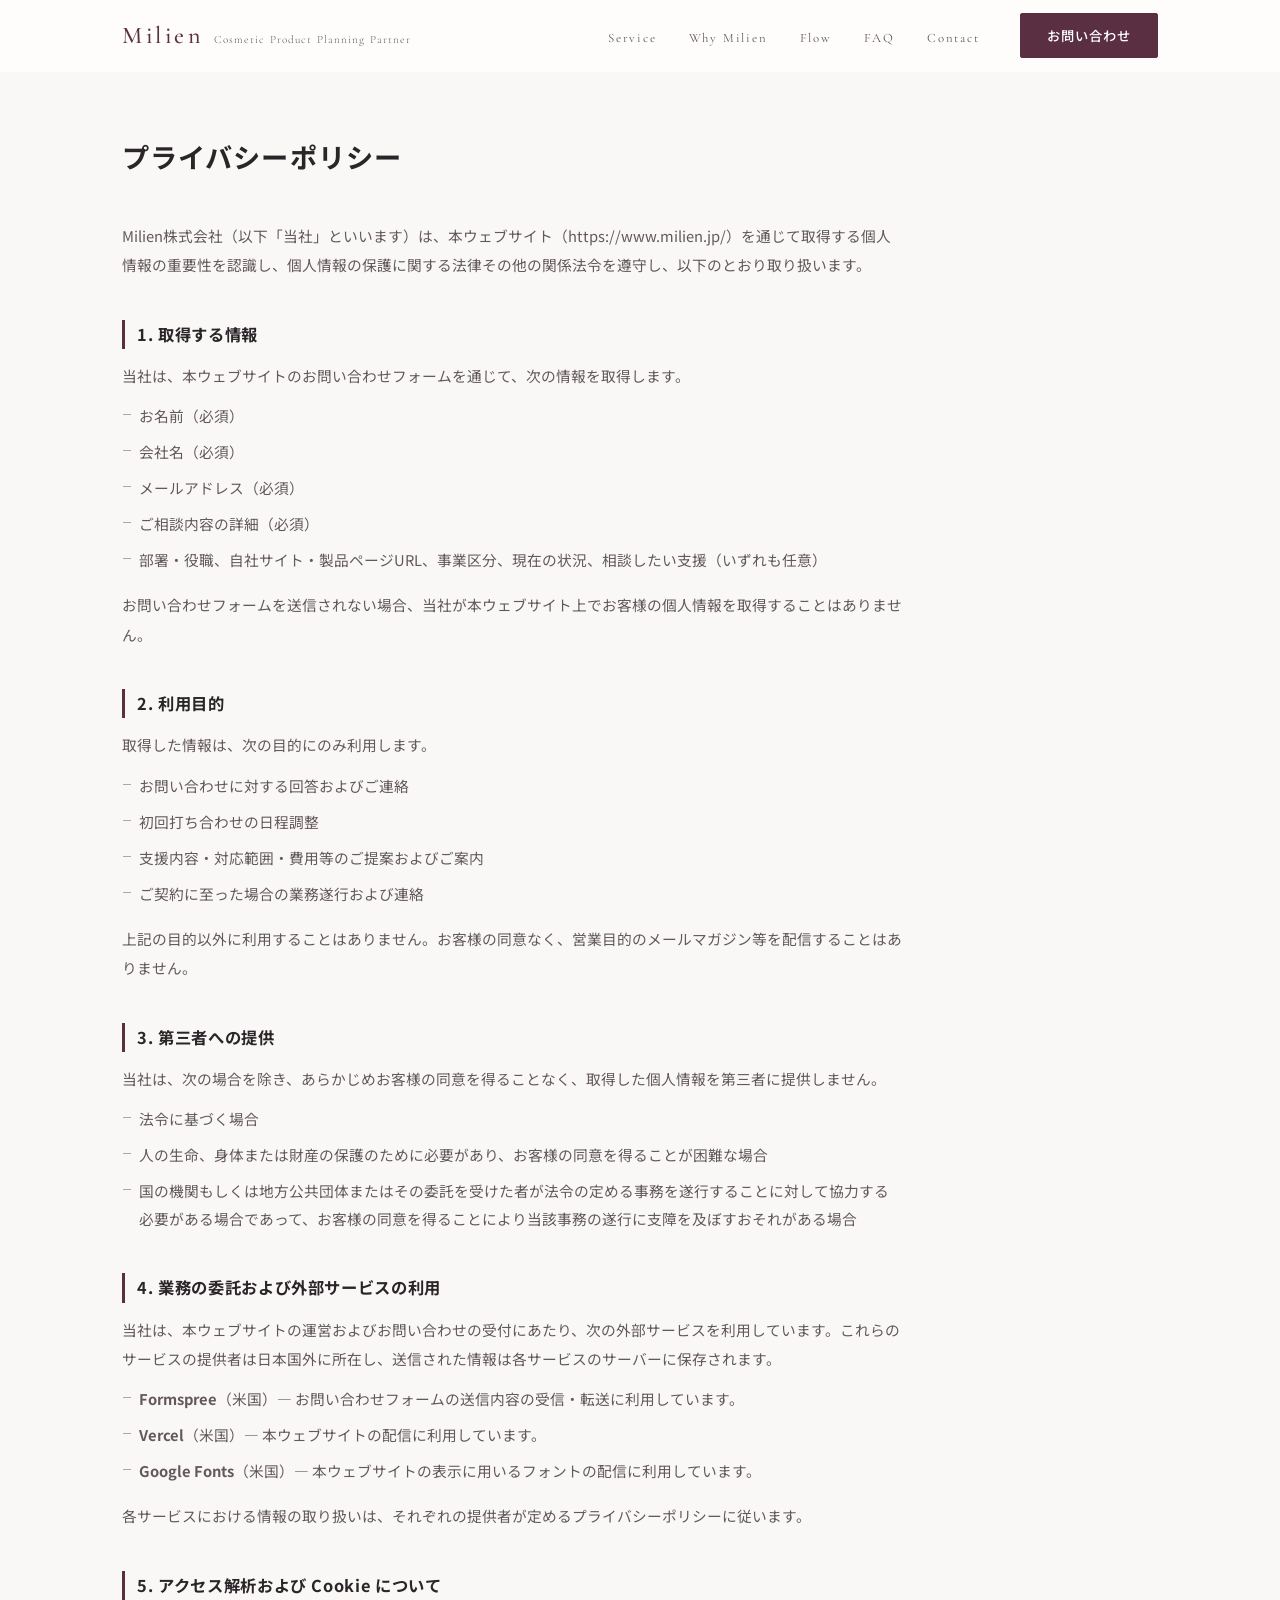
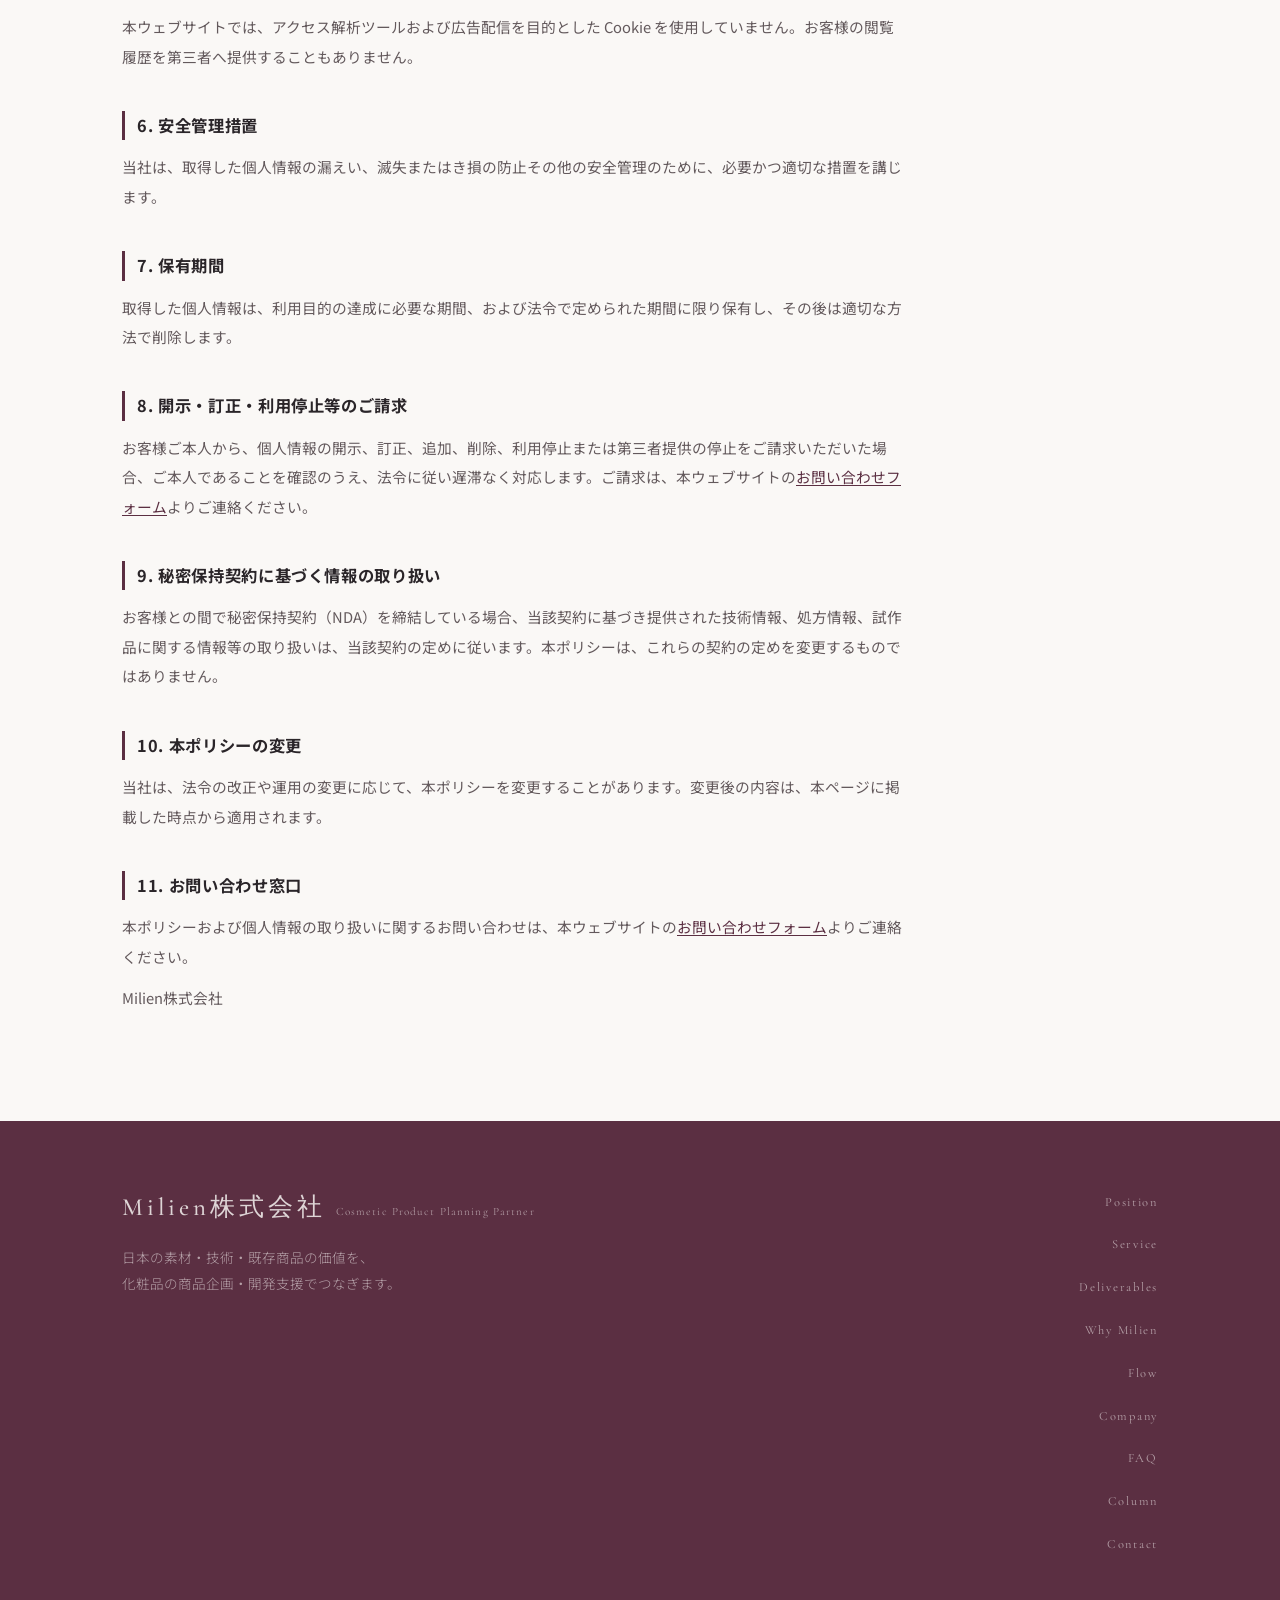
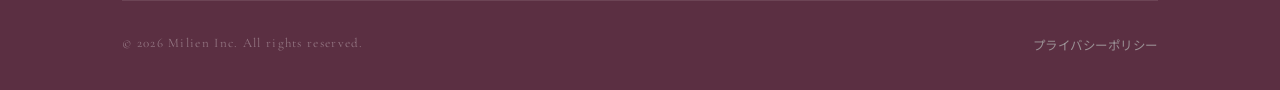
==== commit 559b03ce: "プライバシーポリシーの制定日表記を削除 公開日に合わせた日付管理を不要にするため、制定日の行を削除。  Co-Authored-By: Claude Opus 5 <noreply@anthropic" ====
--- a/privacy/index.html
+++ b/privacy/index.html
@@ -21,7 +21,7 @@
   <link rel="preconnect" href="https://fonts.gstatic.com" crossorigin>
   <link href="https://fonts.googleapis.com/css2?family=Cormorant+Garamond:ital,wght@0,300;0,400;0,500;0,600;1,300;1,400&family=Noto+Sans+JP:wght@300;400;500;700&display=swap" rel="stylesheet" media="print" onload="this.media='all'">
   <noscript><link href="https://fonts.googleapis.com/css2?family=Cormorant+Garamond:ital,wght@0,300;0,400;0,500;0,600;1,300;1,400&family=Noto+Sans+JP:wght@300;400;500;700&display=swap" rel="stylesheet"></noscript>
-  <link rel="stylesheet" href="../css/style.css?v=23">
+  <link rel="stylesheet" href="../css/style.css?v=24">
 </head>
 <body>
 
@@ -54,7 +54,6 @@
 
         <div class="legal__hd">
           <h1 class="legal__ttl">プライバシーポリシー</h1>
-          <p class="legal__meta">制定日：2026年8月5日</p>
         </div>
 
         <div class="legal__body">
--- a/css/style.css
+++ b/css/style.css
@@ -4124,3 +4124,14 @@
   .plan__meta--stack { flex-direction: row; gap: 14px; }
   .plan__meta-item { flex-direction: row; }
 }
+
+/* ============================================================================
+   2026-08-07 微調整
+   1024×768 で支援内容セクションを 2.0画面以内に収めるため、Positionセクションの
+   余白を計 40px 圧縮する（1,570px → 1,530px ＝ 1.99画面）。
+   スマホ側の指定（max-width:767px）を上書きしないよう min-width で限定する。
+   ============================================================================ */
+@media (min-width: 768px) {
+  .position { padding-top: 42px; padding-bottom: 38px; }   /* 56/56 → -14/-18 */
+  .position .sec-hd { margin-bottom: 24px; }               /* 32   → -8      */
+}
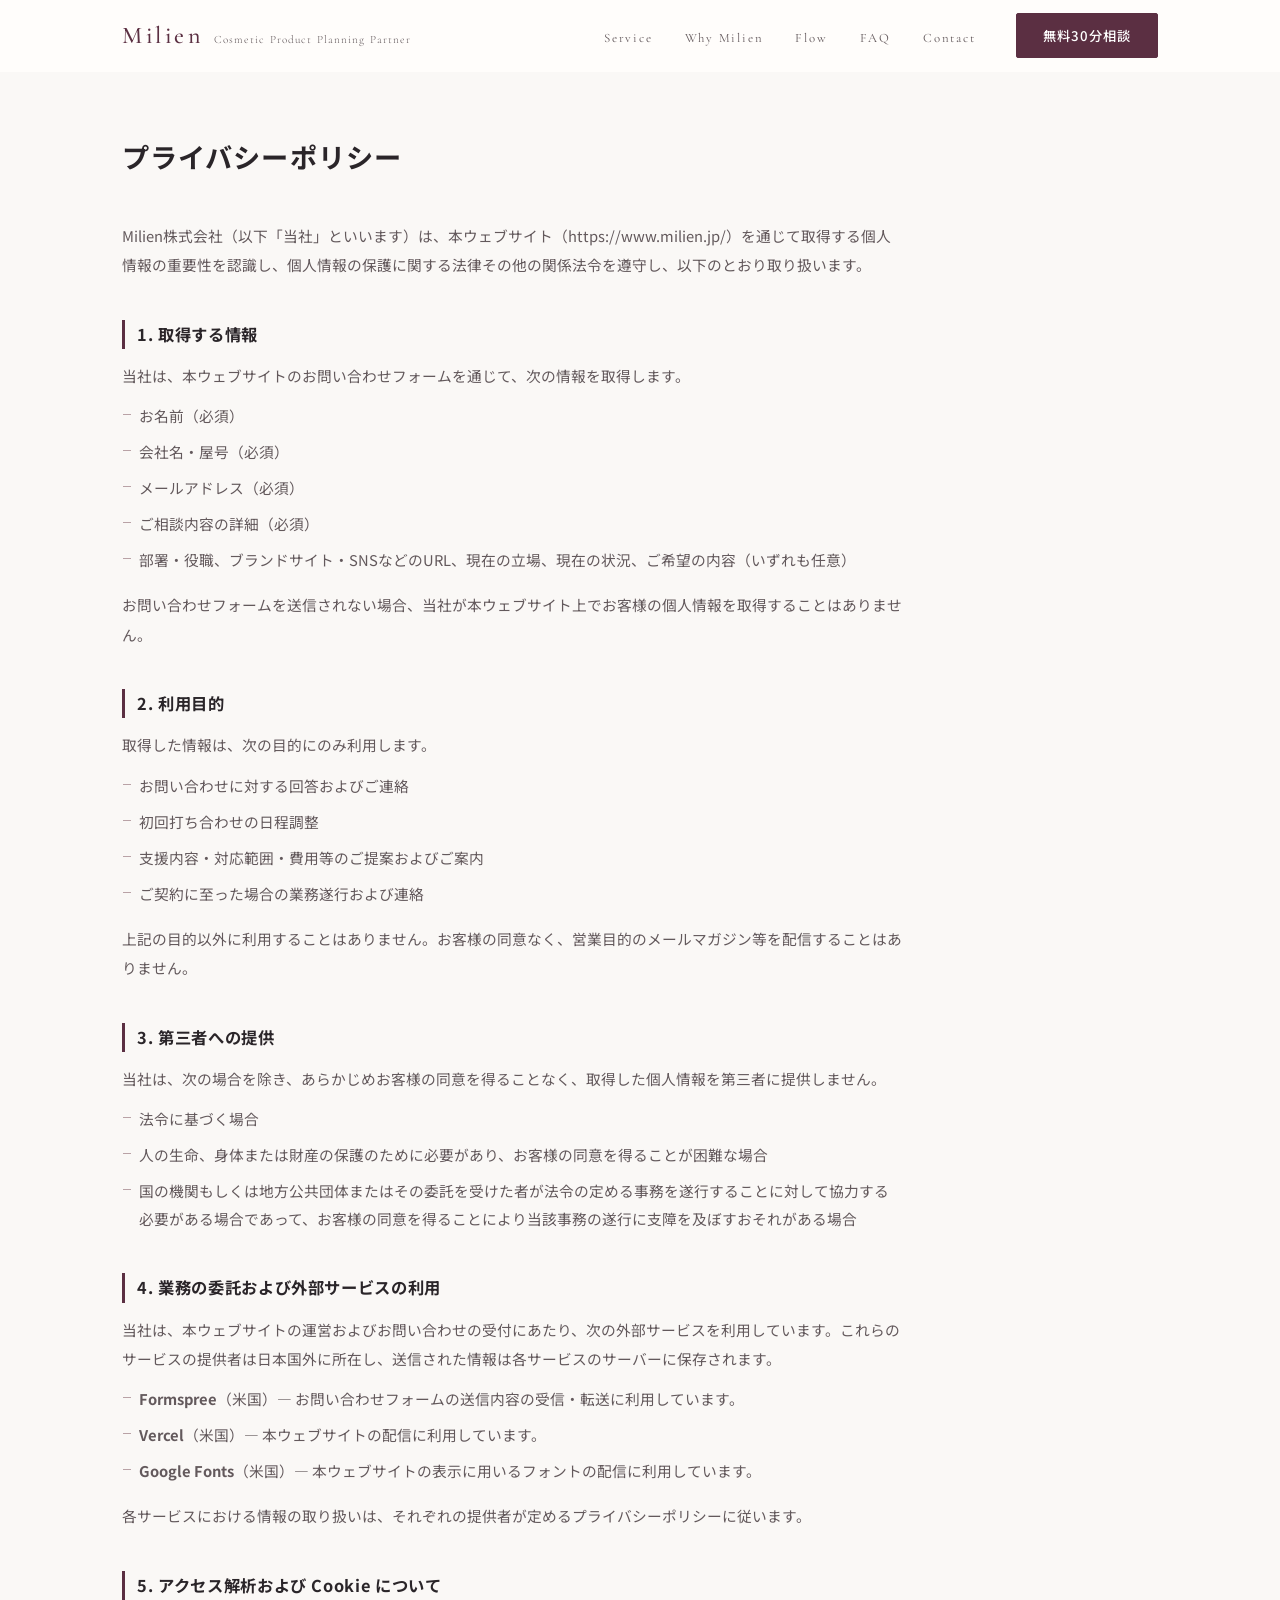
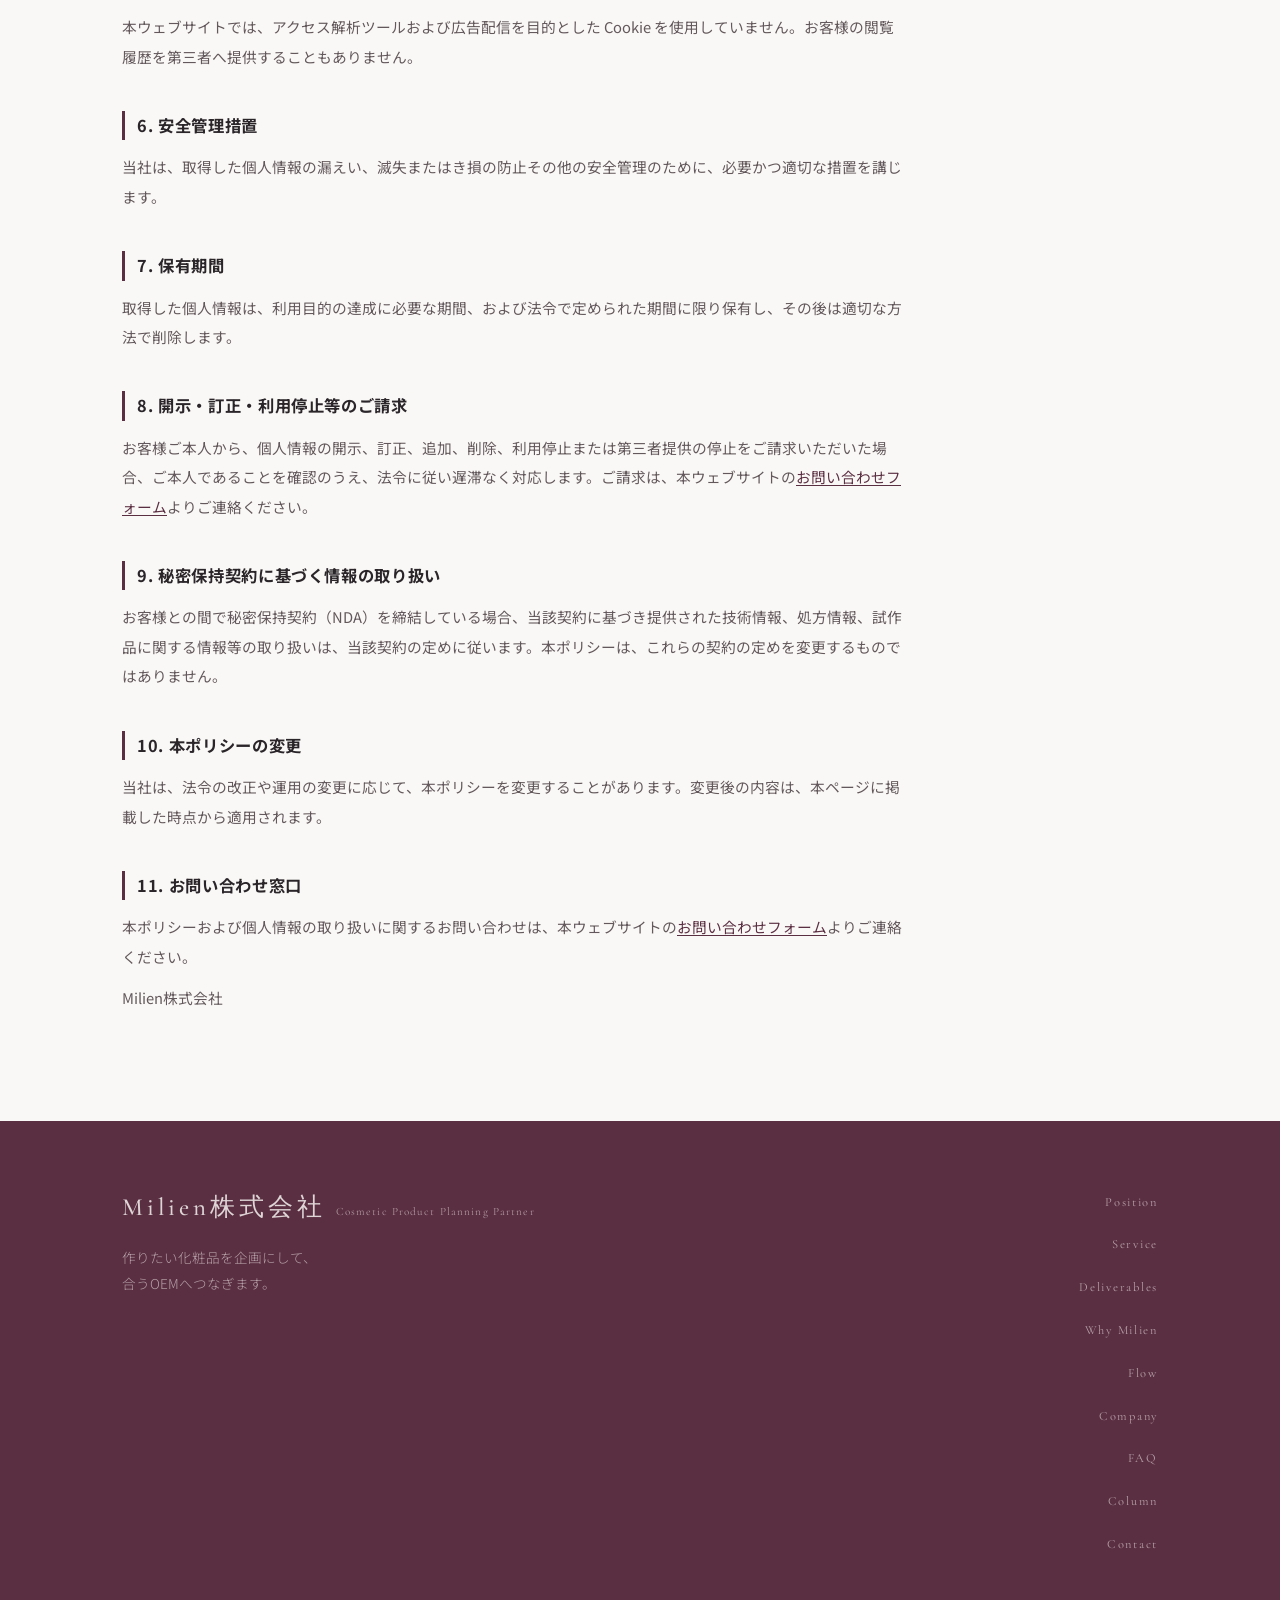
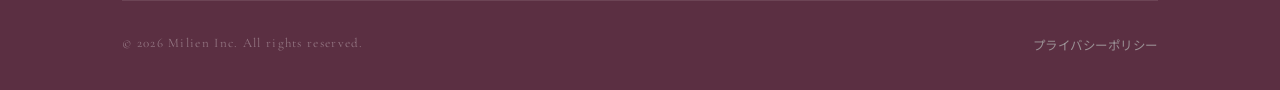
==== commit 6d0501fe: "Retarget site copy to brand founders with free 30-minute consultation as the entry - Hero, Issue & C" ====
--- a/privacy/index.html
+++ b/privacy/index.html
@@ -21,7 +21,7 @@
   <link rel="preconnect" href="https://fonts.gstatic.com" crossorigin>
   <link href="https://fonts.googleapis.com/css2?family=Cormorant+Garamond:ital,wght@0,300;0,400;0,500;0,600;1,300;1,400&family=Noto+Sans+JP:wght@300;400;500;700&display=swap" rel="stylesheet" media="print" onload="this.media='all'">
   <noscript><link href="https://fonts.googleapis.com/css2?family=Cormorant+Garamond:ital,wght@0,300;0,400;0,500;0,600;1,300;1,400&family=Noto+Sans+JP:wght@300;400;500;700&display=swap" rel="stylesheet"></noscript>
-  <link rel="stylesheet" href="../css/style.css?v=24">
+  <link rel="stylesheet" href="../css/style.css?v=26">
 </head>
 <body>
 
@@ -41,7 +41,7 @@
           <li><a href="/#contact"  class="hdr__nav-link">Contact</a></li>
         </ul>
       </nav>
-      <a href="/#contact" class="btn btn--hdr">お問い合わせ</a>
+      <a href="/#contact" class="btn btn--hdr">無料30分相談</a>
       <button class="hdr__burger" id="burger" aria-label="メニューを開く">
         <span></span><span></span><span></span>
       </button>
@@ -64,10 +64,10 @@
           <p>当社は、本ウェブサイトのお問い合わせフォームを通じて、次の情報を取得します。</p>
           <ul>
             <li>お名前（必須）</li>
-            <li>会社名（必須）</li>
+            <li>会社名・屋号（必須）</li>
             <li>メールアドレス（必須）</li>
             <li>ご相談内容の詳細（必須）</li>
-            <li>部署・役職、自社サイト・製品ページURL、事業区分、現在の状況、相談したい支援（いずれも任意）</li>
+            <li>部署・役職、ブランドサイト・SNSなどのURL、現在の立場、現在の状況、ご希望の内容（いずれも任意）</li>
           </ul>
           <p>お問い合わせフォームを送信されない場合、当社が本ウェブサイト上でお客様の個人情報を取得することはありません。</p>
 
@@ -134,7 +134,7 @@
             <span class="ftr__logo-en">Milien株式会社</span>
             <span class="ftr__logo-txt">Cosmetic Product Planning Partner</span>
           </p>
-          <p class="ftr__desc">日本の素材・技術・既存商品の価値を、<br>化粧品の商品企画・開発支援でつなぎます。</p>
+          <p class="ftr__desc">作りたい化粧品を企画にして、<br>合うOEMへつなぎます。</p>
         </div>
         <nav class="ftr__nav">
           <ul>
@@ -159,6 +159,6 @@
     </div>
   </footer>
 
-  <script src="../js/main.js?v=14"></script>
+  <script src="../js/main.js?v=19"></script>
 </body>
 </html>
--- a/css/style.css
+++ b/css/style.css
@@ -1678,16 +1678,19 @@
   border-color: var(--color-main);
 }
 .faq__a {
-  max-height: 0;
+  display: grid;
+  grid-template-rows: 0fr;
   overflow: hidden;
-  transition: max-height .4s ease, padding .3s;
+  transition: grid-template-rows .4s ease, padding .3s;
   padding: 0 32px;
 }
 .faq__a.open {
-  max-height: 300px;
+  grid-template-rows: 1fr;
   padding: 0 32px 28px;
 }
 .faq__a p {
+  min-height: 0;
+  overflow: hidden;
   font-size: .86rem;
   line-height: 1.95;
   color: var(--color-text-md);
@@ -4135,3 +4138,728 @@
   .position { padding-top: 42px; padding-bottom: 38px; }   /* 56/56 → -14/-18 */
   .position .sec-hd { margin-bottom: 24px; }               /* 32   → -8      */
 }
+
+/* ============================================================================
+   2026-08-08 構成再調整
+   「悩み → 変化 → 位置 → サービス → 成果物 → 理由 → 実績 → 問い合わせ」へ再編。
+   同じ形のブロックが連続しないよう、セクションごとに主役の要素を変える。
+   ============================================================================ */
+
+/* ── セクション背景の交互 ── */
+.sec--tint { background: var(--color-base-2); }
+.deliv-sec { background: var(--color-base); }   /* 資料サムネを白地で見せる */
+.works-sec { background: var(--color-base); }
+.cta-sec   { background: linear-gradient(180deg, var(--color-base-2) 0%, var(--color-base-3) 100%); }
+
+.br-pc { display: inline; }
+.br-sp { display: none; }
+
+/* ============================================================================
+   S1 HERO — 3段構成
+   ============================================================================ */
+.hero__title { font-size: 2.05rem; line-height: 1.5; margin-bottom: 22px; }
+.hero__solve {
+  font-size: 1.18rem;
+  font-weight: 700;
+  line-height: 1.6;
+  color: var(--color-accent);
+  padding-left: 16px;
+  border-left: 3px solid var(--color-accent);
+  margin-bottom: 18px;
+}
+.hero__desc {
+  font-size: .95rem;
+  line-height: 1.95;
+  color: var(--color-text-md);
+  font-weight: 400;
+  margin-bottom: 30px;
+}
+.hero__sub { display: none; }
+
+/* ============================================================================
+   3段の位置図（FV簡易版／セクション本編）
+   ============================================================================ */
+.pos3 { display: flex; }
+.pos3__node {
+  border: 1px solid var(--color-border);
+  border-radius: 3px;
+  background: var(--color-white);
+  text-align: center;
+  font-size: .95rem;
+  font-weight: 700;
+  letter-spacing: .02em;
+  line-height: 1.6;
+  padding: 18px 16px;
+}
+.pos3__node--mil {
+  background: var(--color-accent);
+  border-color: var(--color-accent);
+  color: var(--color-white);
+}
+.pos3__arw { position: relative; flex-shrink: 0; }
+
+/* FV簡易版：縦 */
+.pos3--mini { flex-direction: column; max-width: 330px; margin-left: auto; }
+.pos3--mini .pos3__node { font-size: .86rem; padding: 13px 14px; }
+.pos3--mini .pos3__arw { width: 1px; height: 22px; background: var(--color-main); margin: 0 auto; }
+.pos3--mini .pos3__arw::after {
+  content: ''; position: absolute; left: 50%; bottom: 0;
+  width: 6px; height: 6px;
+  border-right: 1px solid var(--color-main); border-bottom: 1px solid var(--color-main);
+  transform: translate(-50%, 1px) rotate(45deg);
+}
+
+/* セクション本編：横 */
+.pos3--full { align-items: stretch; gap: 0; max-width: 940px; margin: 0 auto; }
+.pos3--full .pos3__step { flex: 1; display: flex; flex-direction: column; gap: 12px; }
+.pos3--full .pos3__step--mid { flex: 1.3; }
+.pos3--full .pos3__node { padding: 26px 18px; font-size: 1rem; }
+.pos3--full .pos3__arw {
+  width: 46px; align-self: center; height: 1px; background: var(--color-main);
+}
+.pos3--full .pos3__arw::after {
+  content: ''; position: absolute; right: 0; top: 50%;
+  width: 6px; height: 6px;
+  border-top: 1px solid var(--color-main); border-right: 1px solid var(--color-main);
+  transform: translate(1px, -50%) rotate(45deg);
+}
+.pos3__aside { font-size: .8rem; color: var(--color-text-lt); text-align: center; line-height: 1.7; }
+.pos3__list { display: grid; gap: 7px; padding: 0 2px; }
+.pos3__list li {
+  position: relative; padding-left: 16px;
+  font-size: .85rem; line-height: 1.7; color: var(--color-text-md);
+}
+.pos3__list li::before {
+  content: ''; position: absolute; left: 1px; top: .72em;
+  width: 8px; height: 1px; background: var(--color-main);
+}
+.pos3__notes {
+  display: grid; grid-template-columns: 1fr 1fr; gap: 10px 32px;
+  max-width: 940px; margin: 34px auto 0;
+}
+.pos3__notes p { font-size: .8rem; color: var(--color-text-lt); text-align: center; line-height: 1.75; }
+
+/* ============================================================================
+   S2 悩み → 変化（対応表）
+   ============================================================================ */
+.pairs {
+  background: var(--color-white);
+  border: 1px solid var(--color-border);
+  border-radius: 4px;
+  padding: 6px 32px;
+}
+.pair {
+  display: grid;
+  grid-template-columns: 1fr 56px 1fr;
+  align-items: center;
+  padding: 20px 0;
+  border-bottom: 1px solid var(--color-border);
+}
+.pair:last-child { border-bottom: 0; }
+.pair__now { display: flex; align-items: center; gap: 16px; }
+.pair__now p { font-size: .93rem; line-height: 1.7; color: var(--color-text-md); }
+.pair__ic {
+  width: 42px; height: 42px; flex-shrink: 0;
+  border: 1px solid var(--color-main);
+  border-radius: 50%;
+  display: flex; align-items: center; justify-content: center;
+  color: var(--color-main);
+}
+.pair__ic svg { width: 21px; height: 21px; }
+.pair__arw { position: relative; height: 1px; background: var(--color-main); margin: 0 12px; }
+.pair__arw::after {
+  content: ''; position: absolute; right: 0; top: 50%;
+  width: 6px; height: 6px;
+  border-top: 1px solid var(--color-main); border-right: 1px solid var(--color-main);
+  transform: translate(1px, -50%) rotate(45deg);
+}
+.pair__next {
+  font-size: .95rem; font-weight: 700; line-height: 1.65;
+  color: var(--color-accent);
+  background: #EFE7EA;
+  border-radius: 3px;
+  padding: 14px 18px;
+}
+
+/* ============================================================================
+   S5 成果物 — 書式サンプル
+   ============================================================================ */
+.docs { display: grid; grid-template-columns: repeat(3, 1fr); gap: 26px; align-items: start; }
+.doc { margin: 0; }
+.doc__paper {
+  background: var(--color-white);
+  border: 1px solid var(--color-border);
+  border-radius: 3px;
+  overflow: hidden;
+  box-shadow: 0 4px 18px rgba(90,70,60,.07);
+}
+.doc__bar { height: 8px; background: var(--color-main); }
+.doc__bar--greige { background: var(--color-gold-lt); }
+.doc__bar--plum   { background: var(--color-accent); }
+.doc__body { padding: 16px 16px 13px; position: relative; min-height: 268px; }
+.doc__stamp {
+  position: absolute; top: 12px; right: 12px;
+  font-size: .58rem; letter-spacing: .06em;
+  color: var(--color-text-lt);
+  border: 1px solid var(--color-border);
+  border-radius: 2px;
+  padding: 2px 6px;
+  background: var(--color-base);
+}
+.doc__ttl {
+  font-size: .82rem; font-weight: 700; color: var(--color-text);
+  padding-bottom: 8px; margin-bottom: 10px;
+  border-bottom: 1px solid var(--color-border);
+}
+.doc__rows { display: grid; gap: 7px; }
+.doc__rows > div { display: grid; grid-template-columns: 74px 1fr; gap: 8px; align-items: start; }
+.doc__rows dt { font-size: .58rem; color: var(--color-accent); font-weight: 700; padding-top: 1px; }
+.doc__rows dd { font-size: .6rem; color: var(--color-text-md); line-height: 1.55; }
+.doc__foot {
+  margin-top: 11px; padding-top: 8px;
+  border-top: 1px dashed var(--color-border);
+  font-size: .55rem; color: var(--color-text-lt); text-align: right;
+}
+.doc__tbl { width: 100%; border-collapse: collapse; font-size: .58rem; margin-bottom: 10px; }
+.doc__tbl th, .doc__tbl td {
+  border: 1px solid var(--color-border); padding: 3px 5px;
+  color: var(--color-text-md); text-align: left;
+}
+.doc__tbl th { background: var(--color-base-2); color: var(--color-accent); font-weight: 700; }
+.doc__map {
+  position: relative; height: 92px;
+  border: 1px solid var(--color-border); border-radius: 2px;
+  background:
+    linear-gradient(to right, transparent 49.7%, var(--color-border) 49.7%, var(--color-border) 50.3%, transparent 50.3%),
+    linear-gradient(to bottom, transparent 49.7%, var(--color-border) 49.7%, var(--color-border) 50.3%, transparent 50.3%),
+    var(--color-base);
+}
+.doc__map-ax { position: absolute; font-size: .5rem; color: var(--color-text-lt); }
+.doc__map-ax--y { left: 3px; top: 3px; }
+.doc__map-ax--x { right: 3px; bottom: 2px; }
+.doc__dot {
+  position: absolute; width: 6px; height: 6px; border-radius: 50%;
+  background: var(--color-gold-lt); transform: translate(-50%, -50%);
+}
+.doc__dot--own { background: var(--color-accent); width: 8px; height: 8px; }
+.doc__blk { margin-bottom: 8px; }
+.doc__blk-lbl {
+  display: block; font-size: .55rem; font-weight: 700;
+  color: var(--color-accent); margin-bottom: 2px;
+}
+.doc__blk p { font-size: .6rem; color: var(--color-text-md); line-height: 1.55; }
+.doc__cap { margin-top: 16px; }
+.doc__no {
+  display: block; font-family: var(--font-en); font-size: .95rem;
+  font-weight: 600; letter-spacing: .1em; color: var(--color-main); margin-bottom: 4px;
+}
+.doc__cap b { display: block; font-size: 1rem; color: var(--color-text); margin-bottom: 6px; }
+.doc__cap span:not(.doc__no) { display: block; font-size: .84rem; line-height: 1.85; color: var(--color-text-md); }
+.docs__disc {
+  margin-top: 32px; padding: 15px 22px;
+  background: var(--color-base-2);
+  border-radius: 3px;
+  font-size: .85rem; line-height: 1.85; color: var(--color-text-md); text-align: center;
+}
+.docs__disc strong { color: var(--color-accent); font-weight: 700; }
+
+/* ============================================================================
+   S6 理由・代表紹介
+   ============================================================================ */
+.why { display: grid; grid-template-columns: .68fr 1fr; gap: 52px; align-items: start; }
+.why__photo .prof__av { width: 100%; max-width: 300px; margin: 0 auto; }
+.why__name { text-align: center; margin-top: 18px; }
+.why__name .prof__name { font-size: 1.4rem; }
+.why__ig { margin-top: 8px; font-size: .82rem; }
+.why__ig a { color: var(--color-accent); text-decoration: underline; text-underline-offset: 2px; }
+.why__list { display: flex; flex-direction: column; gap: 14px; }
+.why__item {
+  display: flex; gap: 18px; align-items: flex-start;
+  background: var(--color-white);
+  border: 1px solid var(--color-border);
+  border-radius: 3px;
+  padding: 22px 24px;
+}
+.why__no {
+  flex-shrink: 0;
+  width: 40px; height: 40px; border-radius: 50%;
+  border: 1px solid var(--color-accent);
+  color: var(--color-accent);
+  display: flex; align-items: center; justify-content: center;
+  font-family: var(--font-en); font-size: .9rem; font-weight: 600; letter-spacing: .06em;
+}
+.why__txt h3 { font-size: 1rem; font-weight: 700; line-height: 1.55; margin-bottom: 7px; }
+.why__can { font-size: .87rem; line-height: 1.8; color: var(--color-accent); }
+.why .chain { margin-top: 6px; }
+
+/* ============================================================================
+   S8 会社概要＋FAQ 横並び
+   ============================================================================ */
+.cofaq { display: grid; grid-template-columns: 1fr 1fr; gap: 36px; align-items: start; }
+.cofaq .company__table { margin: 0; }
+.cofaq .faq-block { margin: 0; }
+
+/* ============================================================================
+   S9 最近の取り組み
+   ============================================================================ */
+.works { display: grid; grid-template-columns: repeat(3, 1fr); gap: 24px; align-items: start; }
+.work {
+  background: var(--color-white);
+  border: 1px solid var(--color-border);
+  border-radius: 3px;
+  overflow: hidden;
+  display: flex; flex-direction: column;
+}
+.work__th { height: 168px; position: relative; overflow: hidden; }
+/* 資料モックアップ（写真なしの案件用） */
+.work__th--docs {
+  background: linear-gradient(150deg, #F4F0ED 0%, #EAE3E5 100%);
+  display: flex; align-items: center; justify-content: center;
+}
+.work__doc {
+  position: absolute;
+  width: 74px; height: 98px;
+  background: var(--color-white);
+  border: 1px solid var(--color-border);
+  border-radius: 2px;
+  box-shadow: 0 3px 12px rgba(90,70,60,.13);
+  padding: 9px 8px 0;
+  display: flex; flex-direction: column; gap: 5px;
+}
+.work__doc i { display: block; height: 3px; border-radius: 1px; background: var(--color-base-3); }
+.work__doc i:nth-child(1) { width: 70%; background: var(--color-main); height: 4px; }
+.work__doc i:nth-child(2) { width: 100%; }
+.work__doc i:nth-child(3) { width: 82%; }
+.work__doc--1 { transform: rotate(-9deg) translate(-58px, 6px); }
+.work__doc--2 { transform: rotate(-1deg) translateY(-4px); z-index: 2; }
+.work__doc--3 { transform: rotate(8deg) translate(58px, 8px); }
+.work__th--ph {
+  background: repeating-linear-gradient(45deg, var(--color-base-2), var(--color-base-2) 6px, var(--color-base) 6px, var(--color-base) 12px);
+  display: flex; align-items: center; justify-content: center;
+}
+.work__th--ph span { font-size: .74rem; color: var(--color-text-lt); }
+.work__body { padding: 20px 22px 22px; display: flex; flex-direction: column; flex: 1; }
+.work__cat {
+  align-self: flex-start;
+  font-size: .68rem; letter-spacing: .05em;
+  background: var(--color-accent); color: var(--color-white);
+  padding: 3px 10px; border-radius: 2px;
+}
+.work__cat--g { background: var(--color-main); }
+.work__date { display: block; font-size: .72rem; color: var(--color-text-lt); margin-top: 10px; }
+.work__ttl { font-size: 1rem; font-weight: 700; line-height: 1.6; margin: 6px 0 9px; }
+.work__desc { font-size: .84rem; line-height: 1.8; color: var(--color-text-md); flex: 1; }
+.work__note { margin-top: 12px; font-size: .74rem; color: var(--color-text-lt); line-height: 1.7; }
+.work__link {
+  margin-top: 14px; font-size: .82rem; font-weight: 700; color: var(--color-accent);
+}
+.work__link::after { content: ' →'; }
+.work__link[aria-disabled="true"] { color: var(--color-text-lt); pointer-events: none; }
+
+/* ============================================================================
+   S10 コラム（リスト形式・カードの連続を避ける）
+   ============================================================================ */
+.collist { background: var(--color-white); border: 1px solid var(--color-border); border-radius: 3px; }
+.collist__row {
+  display: grid;
+  grid-template-columns: auto auto 1fr auto;
+  align-items: center;
+  gap: 18px;
+  padding: 20px 26px;
+  border-bottom: 1px solid var(--color-border);
+  transition: background .2s;
+}
+.collist__row:last-child { border-bottom: 0; }
+.collist__row:hover { background: var(--color-base); opacity: 1; }
+.collist__tag {
+  font-size: .68rem; letter-spacing: .05em;
+  background: var(--color-main); color: var(--color-white);
+  padding: 3px 10px; border-radius: 2px; white-space: nowrap;
+}
+.collist__date { font-size: .74rem; color: var(--color-text-lt); white-space: nowrap; }
+.collist__ttl { font-size: .95rem; font-weight: 700; line-height: 1.6; }
+.collist__more { font-size: .82rem; font-weight: 700; color: var(--color-accent); white-space: nowrap; }
+.collist__more::after { content: ' →'; }
+
+/* ============================================================================
+   RESPONSIVE
+   ============================================================================ */
+@media (max-width: 1023px) {
+  .docs  { grid-template-columns: repeat(2, 1fr); }
+  .works { grid-template-columns: 1fr; }
+  .why   { grid-template-columns: 1fr; gap: 32px; }
+  .why__photo { display: flex; align-items: center; gap: 28px; }
+  .why__photo .prof__av { max-width: 210px; margin: 0; }
+  .why__name { text-align: left; margin-top: 0; }
+  .cofaq { grid-template-columns: 1fr; gap: 28px; }
+  .pos3--full { flex-direction: column; max-width: 520px; }
+  .pos3--full .pos3__arw {
+    width: 1px; height: 26px; align-self: center;
+    background: var(--color-main);
+  }
+  .pos3--full .pos3__arw::after {
+    right: auto; top: auto; left: 50%; bottom: 0;
+    border-top: 0; border-right: 1px solid var(--color-main);
+    border-bottom: 1px solid var(--color-main);
+    transform: translate(-50%, 1px) rotate(45deg);
+  }
+  .pos3__notes { grid-template-columns: 1fr; gap: 8px; }
+}
+
+@media (max-width: 767px) {
+  .br-pc { display: none; }
+  .br-sp { display: inline; }
+
+  .hero__title { font-size: 1.42rem; line-height: 1.6; margin-bottom: 18px; }
+  .hero__solve { font-size: 1rem; padding-left: 12px; margin-bottom: 14px; }
+  .hero__desc  { font-size: .89rem; margin-bottom: 24px; }
+
+  /* 悩み→変化：縦積み */
+  .pairs { padding: 4px 18px; }
+  .pair { grid-template-columns: 1fr; gap: 0; padding: 18px 0; }
+  .pair__now { gap: 13px; }
+  .pair__now p { font-size: .89rem; }
+  .pair__ic { width: 36px; height: 36px; }
+  .pair__ic svg { width: 18px; height: 18px; }
+  .pair__arw {
+    width: 1px; height: 20px; margin: 11px auto 9px;
+  }
+  .pair__arw::after {
+    right: auto; top: auto; left: 50%; bottom: 0;
+    border-top: 0; border-right: 1px solid var(--color-main);
+    border-bottom: 1px solid var(--color-main);
+    transform: translate(-50%, 1px) rotate(45deg);
+  }
+  .pair__next { font-size: .89rem; padding: 12px 14px; }
+
+  .pos3--mini { max-width: 100%; }
+  .pos3--full { max-width: 100%; }
+  .pos3--full .pos3__node { padding: 18px 14px; font-size: .93rem; }
+
+  .docs { grid-template-columns: 1fr; gap: 30px; }
+  .doc__body { min-height: 0; }
+  .docs__disc { text-align: left; padding: 14px 16px; }
+
+  .why__photo { flex-direction: column; align-items: flex-start; gap: 18px; }
+  .why__photo .prof__av { max-width: 190px; }
+  .why__item { padding: 18px 18px; gap: 14px; }
+  .why__no { width: 34px; height: 34px; font-size: .8rem; }
+  .why__txt h3 { font-size: .94rem; }
+
+  .work__th { height: 150px; }
+  .work__ttl { font-size: .95rem; }
+
+  .collist__row {
+    grid-template-columns: auto auto;
+    grid-template-areas: "tag date" "ttl ttl";
+    gap: 8px 12px;
+    padding: 16px 18px;
+  }
+  .collist__tag  { grid-area: tag; }
+  .collist__date { grid-area: date; }
+  .collist__ttl  { grid-area: ttl; font-size: .9rem; }
+  .collist__more { display: none; }
+}
+
+/* ── 支援内容までの距離を2画面以内に保つための詰め ── */
+.hero { padding-bottom: 40px; }
+.hero__title { margin-bottom: 18px; }
+.hero__solve { margin-bottom: 14px; }
+.hero__desc  { margin-bottom: 24px; }
+.issue { padding-top: 68px; padding-bottom: 68px; }
+.issue .sec-lead { margin-bottom: 24px; }
+.pair { padding: 15px 0; }
+
+@media (max-width: 767px) {
+  .issue { padding-top: 52px; padding-bottom: 52px; }
+  .pair { padding: 16px 0; }
+}
+
+/* ── スマホ：悩み→変化 と 位置図を詰め、支援内容までの距離を縮める ── */
+@media (max-width: 767px) {
+  .issue { padding-top: 44px; padding-bottom: 44px; }
+  .issue .sec-hd { margin-bottom: 22px; }
+  .issue .sec-lead { margin-bottom: 16px; }
+  .pairs { padding: 2px 16px; }
+  .pair { padding: 13px 0; }
+  .pair__arw { margin: 8px auto 6px; height: 16px; }
+  .pair__next { padding: 10px 13px; }
+
+  .position { padding-top: 28px; padding-bottom: 32px; }
+  .position .sec-hd { margin-bottom: 20px; }
+  .pos3--full .pos3__node { padding: 14px 14px; }
+  .pos3--full .pos3__arw { height: 20px; }
+  .pos3--full .pos3__step { gap: 9px; }
+  .pos3__notes { margin-top: 20px; }
+}
+
+/* ── 書式サンプル：3枚の紙面高さを揃え、キャプション開始位置を合わせる ── */
+.doc__paper { height: 348px; display: flex; flex-direction: column; }
+.doc__body  { min-height: 0; flex: 1; overflow: hidden; }
+.doc__rows > div { grid-template-columns: 84px 1fr; }
+.doc__map { height: 76px; }
+.doc__foot { margin-top: auto; }
+
+@media (max-width: 767px) {
+  .doc__paper { height: auto; }
+  .doc__foot { margin-top: 11px; }
+}
+
+/* ============================================================================
+   最近の取り組み：未完成カードの公開制御
+   index.html の <section id="works" data-works="..."> を
+   draft → live に変えるだけで、日付・画像・URL未定のカードが非表示になる。
+   （「後日設定」の表記が本番に出ない状態にするための切り替え）
+   ============================================================================ */
+[data-works="live"] .work--draft { display: none; }
+[data-works="live"] .works {
+  grid-template-columns: minmax(0, 380px);
+  justify-content: center;
+}
+
+/* ============================================================================
+   2026-08-09 スマホの支援内容を段階表示へ
+   ・PC（768px以上）：details を常時展開し summary を隠す＝従来どおり全文表示
+   ・スマホ：既定で閉じ、「支援内容・成果物を見る」で展開
+   JavaScriptには依存しない（JS無効でも details はネイティブに開閉する）
+   ============================================================================ */
+.plan__lead {
+  font-size: .9rem;
+  line-height: 1.85;
+  color: var(--color-text-md);
+  margin: 0 0 18px;
+}
+.plan--a .plan__lead { margin-bottom: 22px; }
+
+/* 前のプランからの追加（スマホのみ表示。PCは支援内容の全文で足りるため隠す） */
+.plan__diff { display: none; }
+.plan__inc {
+  display: inline-block;
+  font-size: .74rem; font-weight: 700; letter-spacing: .03em;
+  color: var(--color-accent);
+  background: #EFE7EA;
+  border-radius: 2px;
+  padding: 4px 10px;
+  margin-bottom: 9px;
+}
+.plan__list--add li::before { background: var(--color-accent); }
+
+/* details 本体 */
+.plan__more { margin-top: 4px; }
+.plan__more-sum {
+  list-style: none;
+  cursor: pointer;
+  display: flex; align-items: center; justify-content: space-between; gap: 10px;
+  font-size: .86rem; font-weight: 700; letter-spacing: .02em;
+  color: var(--color-accent);
+  border: 1px solid var(--color-border);
+  border-radius: 3px;
+  padding: 13px 16px;
+  background: var(--color-base);
+  transition: background .2s;
+}
+.plan__more-sum::-webkit-details-marker { display: none; }
+.plan__more-sum::after {
+  content: '';
+  width: 8px; height: 8px; flex-shrink: 0;
+  border-right: 1.5px solid var(--color-accent);
+  border-bottom: 1.5px solid var(--color-accent);
+  transform: translateY(-2px) rotate(45deg);
+  transition: transform .25s ease;
+}
+.plan__more[open] .plan__more-sum { background: var(--color-base-2); }
+.plan__more[open] .plan__more-sum::after { transform: translateY(2px) rotate(-135deg); }
+.plan__more-in { padding-top: 16px; }
+
+/* PC：常時展開・summaryなし＝従来表示 */
+@media (min-width: 768px) {
+  .plan__more { display: contents; }
+  .plan__more-sum { display: none; }
+  .plan__more-in { padding-top: 0; }
+  .plan__more::details-content { content-visibility: visible; display: contents; }
+  .plan--a .plan__lead { margin-bottom: 24px; }
+}
+
+/* スマホ：段階表示 */
+@media (max-width: 767px) {
+  .plan__diff {
+    display: block;
+    margin: 16px 0 18px;
+    padding: 14px 16px;
+    background: var(--color-base);
+    border-left: 3px solid var(--color-accent);
+    border-radius: 0 3px 3px 0;
+  }
+  .plan__diff .plan__list { gap: 7px; }
+  .plan__lead { font-size: .87rem; margin-bottom: 14px; }
+  .plan__more-in .plan__lbl:first-child { margin-top: 0; }
+}
+
+/* ============================================================================
+   最近の取り組み：下書きカードは既定で非表示
+   確認時のみ data-works="preview" で表示する
+   ============================================================================ */
+.work--draft { display: none; }
+[data-works="preview"] .work--draft { display: flex; }
+.works { grid-template-columns: minmax(0, 380px); justify-content: center; }
+[data-works="preview"] .works { grid-template-columns: repeat(3, 1fr); justify-content: stretch; }
+@media (max-width: 1023px) {
+  .works, [data-works="preview"] .works { grid-template-columns: minmax(0, 420px); justify-content: center; }
+}
+
+/* ── スマホ：S4 の骨格を保ったまま、装飾と余白を圧縮（本文は削らない） ── */
+@media (max-width: 767px) {
+  .supp { padding-top: 68px; padding-bottom: 68px; }
+  .supp .sec-lead { margin-bottom: 24px; }
+
+  /* 英字サブタイトルはスマホでは省略（情報量ゼロの装飾） */
+  .plan__en { display: none; }
+
+  /* 期間目安：塗り箱をやめて1行のラベル表示に */
+  .plan__meta,
+  .plan__meta--stack {
+    background: none;
+    padding: 0;
+    margin: 0 0 14px;
+    gap: 8px;
+    align-items: baseline;
+  }
+  .plan__meta-lbl { font-size: .7rem; }
+  .plan__meta-val { font-size: .9rem; }
+
+  .plan { padding: 22px 18px; }
+  .plan--a { margin-bottom: 32px; }
+  .plan__hd { margin-bottom: 14px; }
+  .plan__hd--compact { margin-bottom: 12px; }
+  .plan__lbl { margin: 16px 0 8px; }
+  .plan__list { gap: 7px; }
+  .plan__cta { margin-top: 18px; }
+
+  .plan-group__hd { margin-bottom: 22px; }
+  .plan-group__lead { margin-top: 10px; }
+  .plan-group__grid { gap: 12px; }
+
+  .plan__diff { margin: 14px 0; padding: 12px 14px; }
+  .plan__inc { margin-bottom: 7px; }
+  .plan__more-sum { padding: 11px 14px; }
+
+  /* 補足プラン：見出しと説明を1ブロックに詰める */
+  .plan-sub { margin-top: 34px; padding-top: 26px; }
+  .plan-sub__hd { margin-bottom: 14px; }
+  .plan-sub__grid { gap: 10px; }
+  .plan-sub__item { padding: 14px 16px; }
+  .plan-sub__desc { margin-top: 3px; font-size: .8rem; line-height: 1.7; }
+
+  .supp .sec-note { margin-top: 20px; }
+}
+
+/* ── スマホ：S4を4画面以内へ（最終調整） ── */
+@media (max-width: 767px) {
+  .supp { padding-top: 58px; padding-bottom: 58px; }
+  .plan__lead { margin-bottom: 12px; }
+  .plan__diff { margin: 12px 0; }
+  .plan-group__grid { gap: 10px; }
+  .plan-sub { margin-top: 28px; padding-top: 22px; }
+  .plan-sub__grid { gap: 8px; }
+  .supp .sec-note { margin-top: 16px; }
+}
+
+/* ============================================================================
+   2026-08-26 商品価値・訴求を軸にした限定改修
+   ============================================================================ */
+.service-plan-grid {
+  grid-template-columns: repeat(2, minmax(0, 1fr));
+  align-items: stretch;
+}
+.service-plan-grid .plan {
+  display: flex;
+  flex-direction: column;
+}
+.service-plan-grid .plan__cta {
+  margin-top: auto;
+  padding-top: 24px;
+}
+.plan__cta-btn {
+  white-space: normal;
+}
+
+.why__note {
+  padding: 18px 20px;
+  border-left: 3px solid var(--color-accent);
+  background: var(--color-white);
+  font-size: .88rem;
+  line-height: 1.9;
+  color: var(--color-text-md);
+}
+
+.flow-needs {
+  max-width: 900px;
+  margin: 24px auto 0;
+  padding: 22px 24px;
+  background: var(--color-base-2);
+  border: 1px solid var(--color-border);
+  border-radius: 4px;
+}
+.flow-needs__ttl {
+  margin-bottom: 14px;
+  font-size: .9rem;
+  font-weight: 700;
+  letter-spacing: .05em;
+  color: var(--color-accent);
+}
+.flow-needs__list {
+  display: grid;
+  grid-template-columns: repeat(3, minmax(0, 1fr));
+  gap: 8px 24px;
+}
+.flow-needs__list li {
+  position: relative;
+  padding-left: 16px;
+  font-size: .84rem;
+  line-height: 1.75;
+  color: var(--color-text-md);
+}
+.flow-needs__list li::before {
+  content: '';
+  position: absolute;
+  left: 1px;
+  top: .75em;
+  width: 7px;
+  height: 1px;
+  background: var(--color-main);
+}
+
+.form__help {
+  margin: -4px 0 10px;
+  font-size: .78rem;
+  line-height: 1.7;
+  color: var(--color-text-lt);
+}
+
+@media (max-width: 1023px) {
+  .service-plan-grid { grid-template-columns: minmax(0, 1fr); }
+  .flow-needs__list { grid-template-columns: repeat(2, minmax(0, 1fr)); }
+}
+
+@media (max-width: 767px) {
+  .service-plan-grid .plan__cta { padding-top: 16px; }
+  .flow-needs { padding: 18px 18px; }
+  .flow-needs__list { grid-template-columns: 1fr; gap: 6px; }
+  .why__note { padding: 16px 18px; font-size: .84rem; }
+}
+
+
+/* ── 記事内の中盤案内（柱記事1：ボタンなしの短い導線） ── */
+.art-note {
+  background: var(--color-base-2);
+  border: 1px solid var(--color-border);
+  border-radius: 8px;
+  padding: 22px 26px;
+  margin: 36px 0;
+}
+.art-note p { margin-bottom: 10px; }
+.art-note p:last-child { margin-bottom: 0; }
+.art-note__ttl { font-weight: 700; color: var(--color-text); }
+.art-note__link { font-size: .85rem; }
+.art-note__link a { color: var(--color-accent); text-decoration: underline; }
+#consult { scroll-margin-top: calc(var(--hdr-h) + 24px); }
